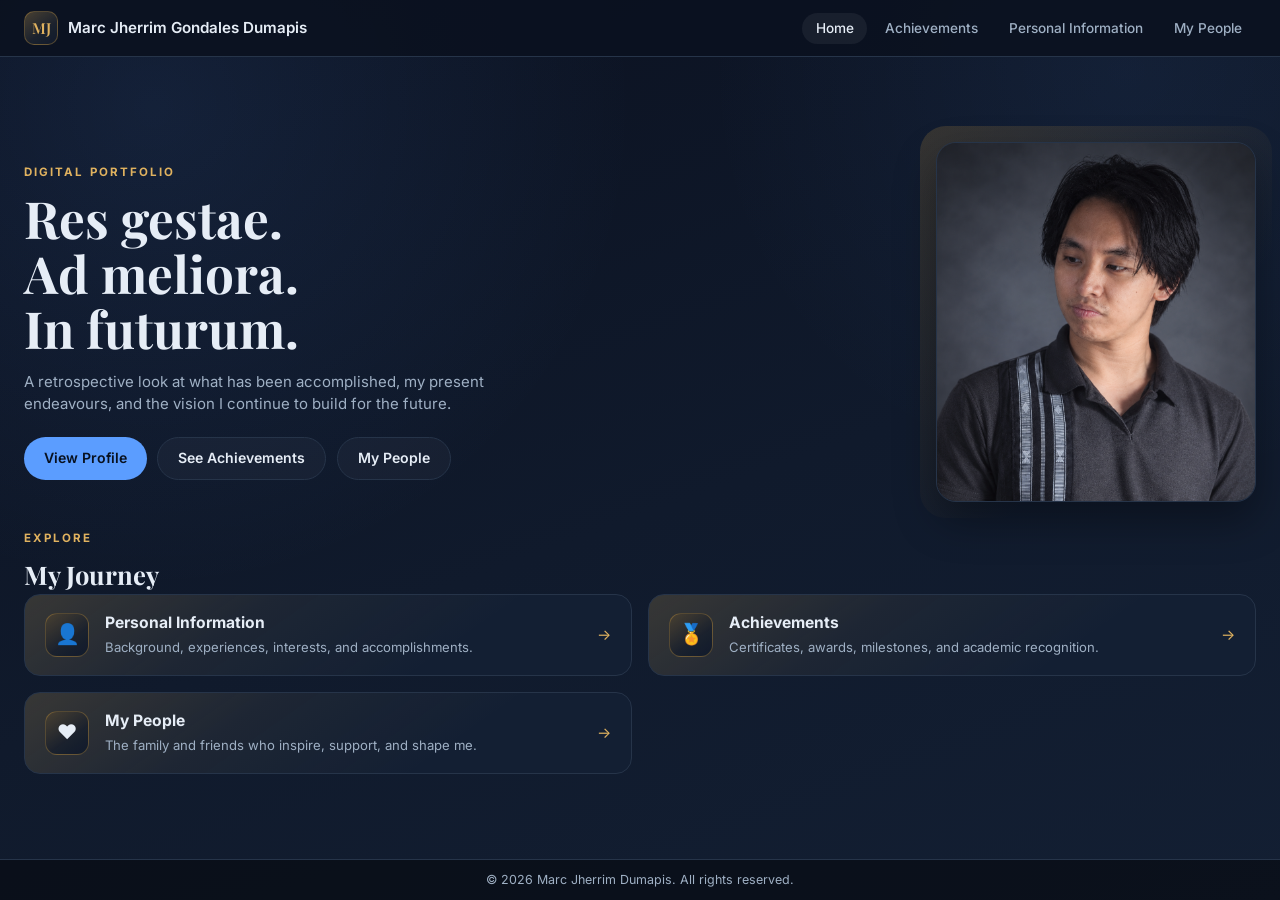
==== index.html @ efdac598 "Update index.html" ====
<!DOCTYPE html>
<html lang="en">

<head>
    <meta charset="UTF-8">
    <meta name="viewport" content="width=device-width, initial-scale=1.0">
    <title>Marc Jherrim Dumapis | Digital Portfolio</title>

    <link rel="preconnect" href="https://fonts.googleapis.com">
    <link rel="preconnect" href="https://fonts.gstatic.com" crossorigin>
    <link href="https://fonts.googleapis.com/css2?family=Inter:wght@400;500;600;700&family=Playfair+Display:wght@600;700&display=swap" rel="stylesheet">

    <link rel="stylesheet" href="style.css">
</head>

<body>

    <header>
        <nav class="navbar">
            <a href="index.html" class="brand">
                <span class="brand-initial">MJ</span>
                <span>Marc Jherrim Gondales Dumapis</span>
            </a>

            <ul class="nav-links">
                <li><a href="index.html" class="active">Home</a></li>
                <li><a href="achievements.html">Achievements</a></li>
                <li><a href="about.html">Personal Information</a></li>
                <li><a href="family.html">My People</a></li>
            </ul>
        </nav>
    </header>

    <main class="home">

        <section class="hero">
            <div class="hero-text">
                <p class="eyebrow">Digital Portfolio</p>

                <h1>
                    Res gestae.<br>
                    Ad meliora.<br>
                    In futurum.
                </h1>

                <p class="hero-description">
                    A retrospective look at what has been accomplished,
                    my present endeavours, and the vision I continue to
                    build for the future.
                </p>

                <div class="hero-actions">
                    <a href="about.html" class="btn btn-primary">View Profile</a>
                    <a href="achievements.html" class="btn btn-outline">See Achievements</a>
                    <a href="family.html" class="btn btn-outline">My People</a>
                </div>
            </div>

            <figure class="hero-photo">
                <img src="formalcordipic.png" alt="Portrait of Marc Jherrim Dumapis">
            </figure>
        </section>

        <section class="explore">
            <div class="section-heading">
                <p class="eyebrow">Explore</p>
                <h2>My Journey</h2>
            </div>

            <div class="card-grid">
                <a href="about.html" class="feature-card">
                    <span class="card-icon">👤</span>

                    <div class="card-body">
                        <h3>Personal Information</h3>
                        <p>Background, experiences, interests, and accomplishments.</p>
                    </div>

                    <span class="card-arrow">→</span>
                </a>

                <a href="achievements.html" class="feature-card">
                    <span class="card-icon">🏅</span>

                    <div class="card-body">
                        <h3>Achievements</h3>
                        <p>Certificates, awards, milestones, and academic recognition.</p>
                    </div>

                    <span class="card-arrow">→</span>
                </a>

                <a href="family.html" class="feature-card">
                    <span class="card-icon">❤️</span>

                    <div class="card-body">
                        <h3>My People</h3>
                        <p>The family and friends who inspire, support, and shape me.</p>
                    </div>

                    <span class="card-arrow">→</span>
                </a>
            </div>
        </section>

    </main>

    <footer>
        <p>© 2026 Marc Jherrim Dumapis. All rights reserved.</p>
    </footer>

</body>

</html>
---- style.css ----
/* =========================================
   RESET & THEME
========================================= */

*,
*::before,
*::after {
    margin: 0;
    padding: 0;
    box-sizing: border-box;
}

:root {
    --bg: #0b1120;
    --bg-soft: #101a2c;
    --surface: #131f33;
    --surface-hover: #16233a;
    --border: #263449;
    --text: #e6edf6;
    --muted: #9fb0c4;
    --accent: #5b9dff;
    --bronze: #c9973f;
    --bronze-strong: #e0b25f;
    --bronze-soft: rgba(201, 151, 63, 0.20);
    --shadow: 0 18px 40px rgba(0, 0, 0, 0.35);
}

html,
body {
    height: 100%;
    overflow: hidden; /* Required: no scrolling */
}

body {
    font-family: "Inter", Arial, sans-serif;
    font-size: 15px;
    line-height: 1.45;
    color: var(--text);
    background:
        radial-gradient(circle at 12% 12%, rgba(91, 157, 255, 0.10), transparent 35%),
        radial-gradient(circle at 88% 8%, rgba(91, 157, 255, 0.07), transparent 30%),
        linear-gradient(160deg, #0b1120 0%, #101a2c 55%, #131f33 100%);
    display: flex;
    flex-direction: column;
}

img {
    max-width: 100%;
    display: block;
}

a {
    color: inherit;
    text-decoration: none;
}

/* =========================================
   NAVIGATION
========================================= */

header {
    flex-shrink: 0;
    background: rgba(11, 17, 32, 0.90);
    border-bottom: 1px solid var(--border);
}

.navbar {
    max-width: 1300px;
    margin: 0 auto;
    padding: 0.7rem 1.5rem;
    display: flex;
    align-items: center;
    justify-content: space-between;
    gap: 1rem;
}

.brand {
    display: flex;
    align-items: center;
    gap: 0.65rem;
    font-weight: 600;
    font-size: 0.95rem;
}

.brand-initial {
    width: 34px;
    height: 34px;
    display: grid;
    place-items: center;
    border-radius: 10px;
    background:
        linear-gradient(145deg, rgba(201, 151, 63, 0.30), rgba(201, 151, 63, 0.06) 60%, rgba(19, 31, 51, 0) 100%),
        var(--bg-soft);
    border: 1px solid rgba(201, 151, 63, 0.35);
    color: var(--bronze-strong);
    font-family: "Playfair Display", serif;
}

.nav-links {
    display: flex;
    align-items: center;
    gap: 0.25rem;
    list-style: none;
}

.nav-links a {
    padding: 0.45rem 0.85rem;
    border-radius: 999px;
    font-size: 0.85rem;
    font-weight: 500;
    color: var(--muted);
    transition: 0.2s ease;
}

.nav-links a:hover,
.nav-links a.active {
    color: var(--text);
    background: rgba(255, 255, 255, 0.06);
}

/* =========================================
   HOME PAGE
========================================= */

.home {
    flex: 1;
    min-height: 0;
    max-width: 1300px;
    width: 100%;
    margin: 0 auto;
    padding: 1.5rem;
    display: flex;
    flex-direction: column;
    justify-content: center;
    gap: 1.75rem;
}

.hero {
    display: grid;
    grid-template-columns: 1.15fr 0.85fr;
    align-items: center;
    gap: 3rem;
}

.eyebrow {
    font-size: 0.72rem;
    font-weight: 700;
    letter-spacing: 0.18em;
    text-transform: uppercase;
    color: var(--bronze-strong);
    margin-bottom: 0.6rem;
}

.hero h1 {
    font-family: "Playfair Display", serif;
    font-size: clamp(2rem, 4.5vw, 3.2rem);
    line-height: 1.08;
    margin-bottom: 0.9rem;
}

.hero-description {
    max-width: 540px;
    color: var(--muted);
    margin-bottom: 1.4rem;
}

.hero-actions {
    display: flex;
    flex-wrap: wrap;
    gap: 0.65rem;
}

.btn {
    display: inline-flex;
    align-items: center;
    padding: 0.65rem 1.25rem;
    border-radius: 999px;
    font-size: 0.88rem;
    font-weight: 600;
    transition: 0.2s ease;
}

.btn-primary {
    background: var(--accent);
    color: #08111f;
}

.btn-primary:hover {
    transform: translateY(-2px);
    box-shadow: 0 10px 22px rgba(91, 157, 255, 0.28);
}

.btn-outline {
    border: 1px solid var(--border);
    background: rgba(255, 255, 255, 0.03);
}

.btn-outline:hover {
    border-color: var(--bronze);
    color: var(--bronze-strong);
    transform: translateY(-2px);
}

.hero-photo {
    position: relative;
    max-width: 320px;
    justify-self: end;
}

.hero-photo::before {
    content: "";
    position: absolute;
    inset: -16px;
    border-radius: 26px;
    background: linear-gradient(135deg, var(--bronze-soft), transparent 65%);
    z-index: -1;
}

.hero-photo img {
    width: 100%;
    height: min(46vh, 360px);
    object-fit: cover;
    border-radius: 20px;
    border: 1px solid var(--border);
    box-shadow: var(--shadow);
}

/* =========================================
   EXPLORE CARDS
========================================= */

.section-heading h2 {
    font-family: "Playfair Display", serif;
    font-size: 1.6rem;
}

.section-heading.center {
    text-align: center;
}

.card-grid {
    display: grid;
    grid-template-columns: repeat(2, minmax(0, 1fr));
    gap: 1rem;
}

.feature-card {
    position: relative;
    display: flex;
    align-items: center;
    gap: 1rem;
    padding: 1.1rem 1.25rem;
    background:
        linear-gradient(145deg, var(--bronze-soft) 0%, rgba(201, 151, 63, 0.06) 35%, rgba(19, 31, 51, 0) 70%),
        var(--surface);
    border: 1px solid var(--border);
    border-radius: 16px;
    transition: 0.25s ease;
}

.feature-card:hover {
    transform: translateY(-3px);
    border-color: rgba(201, 151, 63, 0.55);
    background:
        linear-gradient(145deg, rgba(201, 151, 63, 0.28) 0%, rgba(201, 151, 63, 0.08) 40%, rgba(22, 35, 58, 0) 70%),
        var(--surface-hover);
    box-shadow:
        0 0 0 1px rgba(201, 151, 63, 0.18),
        var(--shadow);
}

.card-icon {
    width: 44px;
    height: 44px;
    flex-shrink: 0;
    display: grid;
    place-items: center;
    font-size: 1.25rem;
    border-radius: 12px;
    background:
        linear-gradient(145deg, rgba(201, 151, 63, 0.30), rgba(201, 151, 63, 0.06) 60%, rgba(19, 31, 51, 0) 100%),
        var(--bg-soft);
    border: 1px solid rgba(201, 151, 63, 0.35);
}

.card-body {
    flex: 1;
}

.feature-card h3 {
    font-size: 0.98rem;
    margin-bottom: 0.2rem;
}

.feature-card p {
    font-size: 0.82rem;
    color: var(--muted);
}

.card-arrow {
    color: var(--bronze-strong);
}

/* =========================================
   ABOUT PAGE — ROTATED CARDS & COLUMNS
========================================= */

.section {
    flex: 1;
    min-height: 0;
    max-width: 1300px;
    width: 100%;
    margin: 0 auto;
    padding: 1.25rem 1.5rem;
    display: flex;
    flex-direction: column;
    justify-content: center;
    gap: 1.1rem;
}

.section h1 {
    font-family: "Playfair Display", serif;
    font-size: clamp(1.7rem, 3vw, 2.3rem);
    margin-bottom: 0.35rem;
}

.section-description {
    max-width: 760px;
    color: var(--muted);
    font-size: 0.9rem;
}

.cards {
    display: grid;
    grid-template-columns: repeat(3, minmax(0, 1fr));
    gap: 1rem;
}

.card {
    display: flex;
    flex-direction: column;
    background:
        linear-gradient(145deg, var(--bronze-soft) 0%, rgba(201, 151, 63, 0.06) 35%, rgba(19, 31, 51, 0) 70%),
        var(--surface);
    border: 1px solid var(--border);
    border-radius: 16px;
    overflow: hidden;
    transition: 0.25s ease;
}

.card:nth-child(1) {
    transform: rotate(-3deg) translateY(-5px);
}

.card:nth-child(2) {
    transform: rotate(1.5deg);
}

.card:nth-child(3) {
    transform: rotate(3deg) translateY(-5px);
}

.card:hover {
    transform: rotate(0deg) translateY(-4px);
    border-color: rgba(201, 151, 63, 0.55);
    box-shadow:
        0 0 0 1px rgba(201, 151, 63, 0.18),
        var(--shadow);
}

.card-image {
    height: 115px;
    overflow: hidden;
    background: var(--bg-soft);
}

.card-image img {
    width: 100%;
    height: 100%;
    object-fit: cover;
}

.card-content {
    padding: 0.85rem 1rem 0.95rem;
}

.card h3 {
    font-size: 0.95rem;
    margin-bottom: 0.3rem;
}

.card p {
    font-size: 0.8rem;
    color: var(--muted);
    margin-bottom: 0.5rem;
}

.card span {
    font-size: 0.68rem;
    font-weight: 700;
    letter-spacing: 0.12em;
    text-transform: uppercase;
    color: var(--bronze-strong);
}

.info-sections {
    display: grid;
    grid-template-columns: repeat(4, minmax(0, 1fr));
    gap: 1rem;
}

.info-group {
    background:
        linear-gradient(145deg, var(--bronze-soft) 0%, rgba(201, 151, 63, 0.06) 35%, rgba(19, 31, 51, 0) 70%),
        var(--surface);
    border: 1px solid var(--border);
    border-radius: 14px;
    padding: 0.9rem 1rem;
    transition: 0.25s ease;
}

.info-group:nth-child(1) {
    transform: rotate(-2.5deg);
}

.info-group:nth-child(2) {
    transform: rotate(1.5deg) translateY(-4px);
}

.info-group:nth-child(3) {
    transform: rotate(-1.5deg) translateY(4px);
}

.info-group:nth-child(4) {
    transform: rotate(2.5deg);
}

.info-group:hover {
    transform: rotate(0deg) translateY(-4px);
    border-color: rgba(201, 151, 63, 0.55);
    box-shadow:
        0 0 0 1px rgba(201, 151, 63, 0.18),
        var(--shadow);
}

.info-group h2 {
    font-size: 0.88rem;
    padding-bottom: 0.45rem;
    margin-bottom: 0.55rem;
    border-bottom: 1px solid var(--border);
}

.info-list {
    list-style: none;
}

.info-list li {
    font-size: 0.78rem;
    color: var(--muted);
    margin-bottom: 0.3rem;
}

.info-list li:last-child {
    margin-bottom: 0;
}

.info-list strong {
    color: var(--text);
}

/* =========================================
   ACHIEVEMENTS — ORBITAL LAYOUT
========================================= */

.achievements-section {
    flex: 1;
    min-height: 0;
    max-width: 1400px;
    width: 100%;
    margin: 0 auto;
    padding: 1rem 1.5rem;
    display: flex;
    flex-direction: column;
    justify-content: center;
    gap: 1rem;
}

.achievements-grid {
    position: relative;
    display: grid;
    grid-template-columns: 1fr 1.35fr 1fr;
    grid-template-rows: repeat(2, minmax(0, 1fr));
    gap: 1.25rem;
    height: 100%;
    min-height: 0;
}

.achievements-grid::before {
    content: "";
    position: absolute;
    top: 50%;
    left: 50%;
    width: min(78vw, 900px);
    height: min(70vh, 520px);
    transform: translate(-50%, -50%);
    border: 1px dashed rgba(201, 151, 63, 0.28);
    border-radius: 50%;
    pointer-events: none;
    z-index: 0;
}

.elem {
    grid-column: 1;
    grid-row: 1;
    transform: rotate(-5deg);
}

.jhs {
    grid-column: 3;
    grid-row: 1;
    transform: rotate(5deg);
}

.shs {
    grid-column: 1;
    grid-row: 2;
    transform: rotate(4deg);
}

.extra {
    grid-column: 3;
    grid-row: 2;
    transform: rotate(-4deg);
}

.achieve-card {
    position: relative;
    z-index: 1;
    display: flex;
    align-items: center;
    gap: 0.9rem;
    padding: 0.9rem;
    background:
        linear-gradient(145deg, var(--bronze-soft) 0%, rgba(201, 151, 63, 0.06) 35%, rgba(19, 31, 51, 0) 70%),
        var(--surface);
    border: 1px solid var(--border);
    border-radius: 16px;
    min-height: 0;
    transition: 0.25s ease;
}

.achieve-card:hover {
    transform: translateY(-4px) rotate(0deg);
    border-color: rgba(201, 151, 63, 0.55);
    background:
        linear-gradient(145deg, rgba(201, 151, 63, 0.28) 0%, rgba(201, 151, 63, 0.08) 40%, rgba(22, 35, 58, 0) 70%),
        var(--surface-hover);
    box-shadow:
        0 0 0 1px rgba(201, 151, 63, 0.18),
        var(--shadow);
}

.jhs,
.extra {
    flex-direction: row-reverse;
    text-align: right;
}

.card-logo {
    width: 44px;
    height: 44px;
    flex-shrink: 0;
    overflow: hidden;
    display: grid;
    place-items: center;
    border-radius: 10px;
    background:
        linear-gradient(145deg, rgba(201, 151, 63, 0.30), rgba(201, 151, 63, 0.06) 60%, rgba(19, 31, 51, 0) 100%),
        var(--bg-soft);
    border: 1px solid rgba(201, 151, 63, 0.35);
}

.card-logo img {
    width: 100%;
    height: 100%;
    object-fit: contain;
}

.card-logo.icon-box {
    font-size: 1.2rem;
    color: var(--bronze-strong);
}

.card-content {
    flex: 1;
    min-width: 0;
}

.card-tag {
    display: block;
    font-size: 0.65rem;
    font-weight: 700;
    letter-spacing: 0.12em;
    text-transform: uppercase;
    color: var(--bronze-strong);
    margin-bottom: 0.25rem;
}

.achieve-card h3 {
    font-size: 0.92rem;
    margin-bottom: 0.3rem;
}

.bullet-list {
    list-style: none;
    font-size: 0.75rem;
    color: var(--muted);
}

.bullet-list li {
    position: relative;
    padding-left: 0.85rem;
    margin-bottom: 0.18rem;
}

.bullet-list li::before {
    content: "•";
    position: absolute;
    left: 0;
    color: var(--bronze-strong);
}

.jhs .bullet-list li,
.extra .bullet-list li {
    padding-left: 0;
    padding-right: 0.85rem;
}

.jhs .bullet-list li::before,
.extra .bullet-list li::before {
    left: auto;
    right: 0;
}

/* Wide horizontal center image */
.achieve-center-container {
    position: relative;
    z-index: 2;
    grid-column: 2;
    grid-row: 1 / span 2;
    display: flex;
    flex-direction: column;
    justify-content: center;
    align-self: center;
    width: 100%;
    padding: 0.7rem;
    background:
        linear-gradient(145deg, var(--bronze-soft) 0%, rgba(201, 151, 63, 0.06) 35%, rgba(19, 31, 51, 0) 70%),
        var(--surface);
    border: 1px solid var(--border);
    border-radius: 18px;
    box-shadow:
        0 0 0 1px rgba(201, 151, 63, 0.20),
        0 22px 50px rgba(0, 0, 0, 0.45);
}

.achieve-wall-photo {
    width: 100%;
    aspect-ratio: 16 / 9;
    max-height: 32vh;
    overflow: hidden;
    border-radius: 12px;
    border: 1px solid rgba(201, 151, 63, 0.30);
}

.achieve-wall-photo img {
    width: 100%;
    height: 100%;
    object-fit: cover;
    object-position: center;
}

.achieve-center-container span {
    padding-top: 0.55rem;
    text-align: center;
    font-size: 0.68rem;
    font-weight: 700;
    letter-spacing: 0.12em;
    text-transform: uppercase;
    color: var(--bronze-strong);
}

/* =========================================
   FOOTER
========================================= */

footer {
    flex-shrink: 0;
    padding: 0.7rem 1.5rem;
    text-align: center;
    background: rgba(7, 10, 16, 0.65);
    border-top: 1px solid var(--border);
}

footer p {
    font-size: 0.78rem;
    color: var(--muted);
}

/* =========================================
   SMALL SCREENS
========================================= */

@media (max-width: 1000px) {
    .hero {
        grid-template-columns: 1fr;
        gap: 1.5rem;
        text-align: center;
    }

    .hero-photo {
        justify-self: center;
    }

    .hero-description {
        margin-inline: auto;
    }

    .hero-actions {
        justify-content: center;
    }

    .cards,
    .info-sections {
        grid-template-columns: repeat(2, minmax(0, 1fr));
    }

    .card,
    .info-group {
        transform: none;
    }

    .achievements-grid {
        grid-template-columns: repeat(2, minmax(0, 1fr));
        grid-template-rows: auto;
    }

    .elem,
    .jhs,
    .shs,
    .extra {
        grid-column: auto;
        grid-row: auto;
        transform: none;
    }

    .achieve-center-container {
        grid-column: 1 / -1;
        grid-row: auto;
    }

    .achieve-wall-photo {
        max-height: 220px;
    }
}
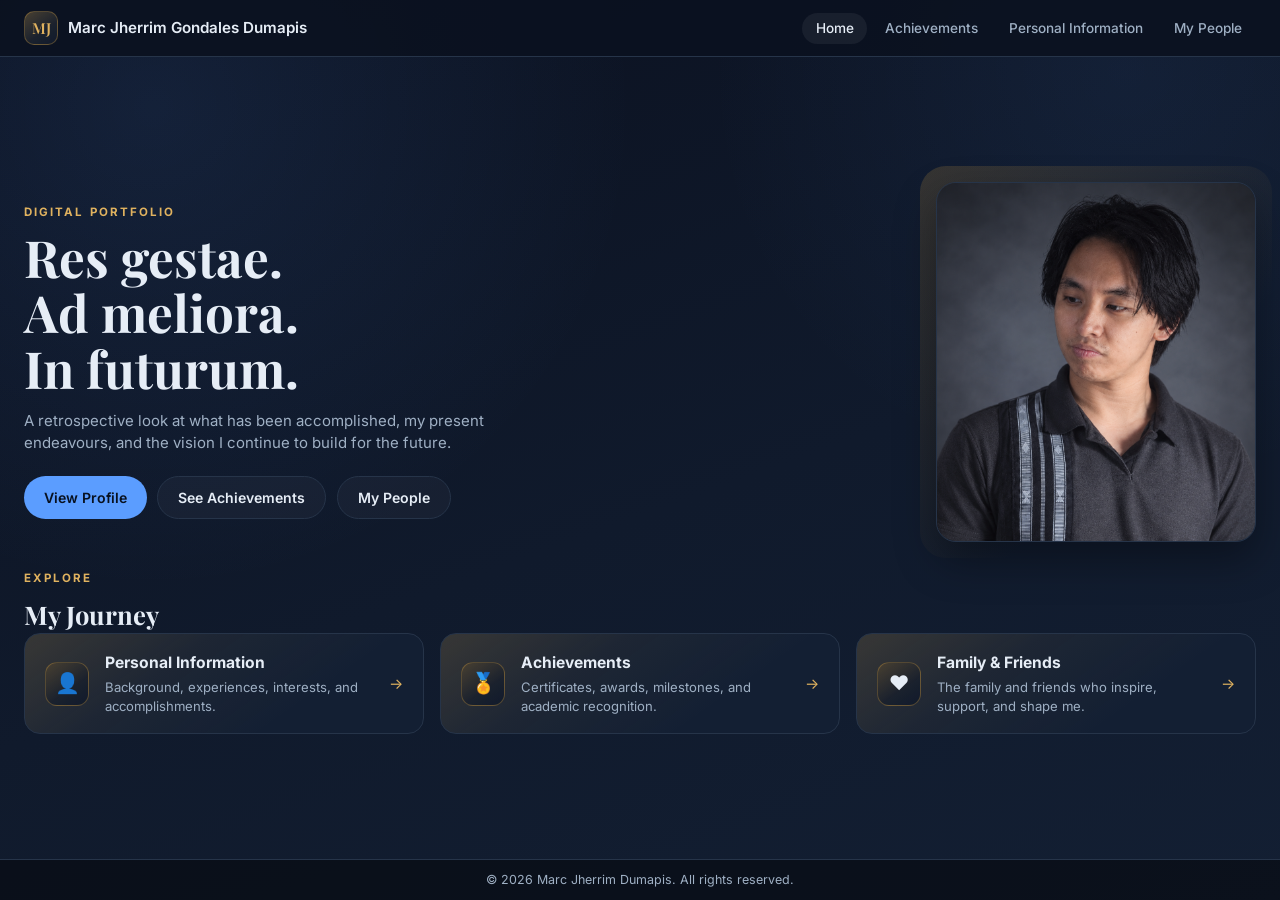
==== commit 314b3936: "Update index.html" ====
--- a/index.html
+++ b/index.html
@@ -94,7 +94,7 @@
                     <span class="card-icon">❤️</span>
 
                     <div class="card-body">
-                        <h3>My People</h3>
+                        <h3>Family & Friends</h3>
                         <p>The family and friends who inspire, support, and shape me.</p>
                     </div>
 
--- a/style.css
+++ b/style.css
@@ -22,13 +22,15 @@
     --bronze: #c9973f;
     --bronze-strong: #e0b25f;
     --bronze-soft: rgba(201, 151, 63, 0.20);
+    --heart: #ff6b81;
+    --heart-soft: rgba(255, 107, 129, 0.18);
     --shadow: 0 18px 40px rgba(0, 0, 0, 0.35);
 }
 
 html,
 body {
     height: 100%;
-    overflow: hidden; /* Required: no scrolling */
+    overflow: hidden;
 }
 
 body {
@@ -240,7 +242,7 @@
 
 .card-grid {
     display: grid;
-    grid-template-columns: repeat(2, minmax(0, 1fr));
+    grid-template-columns: repeat(3, minmax(0, 1fr));
     gap: 1rem;
 }
 
@@ -302,7 +304,7 @@
 }
 
 /* =========================================
-   ABOUT PAGE — ROTATED CARDS & COLUMNS
+   ABOUT PAGE
 ========================================= */
 
 .section {
@@ -469,7 +471,7 @@
 }
 
 /* =========================================
-   ACHIEVEMENTS — ORBITAL LAYOUT
+   ACHIEVEMENTS PAGE
 ========================================= */
 
 .achievements-section {
@@ -642,7 +644,6 @@
     right: 0;
 }
 
-/* Wide horizontal center image */
 .achieve-center-container {
     position: relative;
     z-index: 2;
@@ -680,14 +681,165 @@
     object-position: center;
 }
 
-.achieve-center-container span {
-    padding-top: 0.55rem;
+/* =========================================
+   MY PEOPLE — PLAYING CARDS
+========================================= */
+
+.hearts-section {
+    flex: 1;
+    min-height: 0;
+    max-width: 1400px;
+    width: 100%;
+    margin: 0 auto;
+    padding: 1rem 1.5rem;
+    display: flex;
+    flex-direction: column;
+    justify-content: center;
+    gap: 1.1rem;
+}
+
+.hearts-section .section-heading {
     text-align: center;
-    font-size: 0.68rem;
+}
+
+.hearts-section h1 {
+    font-family: "Playfair Display", serif;
+    font-size: clamp(1.7rem, 3vw, 2.3rem);
+    margin-bottom: 0.35rem;
+}
+
+.hearts-section .section-description {
+    max-width: 640px;
+    margin: 0 auto;
+    text-align: center;
+}
+
+.hearts-grid {
+    display: grid;
+    grid-template-columns: repeat(4, minmax(0, 1fr));
+    gap: 1.15rem;
+    align-items: stretch;
+}
+
+.heart-card {
+    --suit-color: #ff6b81;
+    --suit-soft: rgba(255, 107, 129, 0.18);
+    position: relative;
+    display: flex;
+    flex-direction: column;
+    background:
+        radial-gradient(circle at 50% 0%, var(--suit-soft), transparent 55%),
+        linear-gradient(160deg, #16233a 0%, #131f33 100%);
+    border: 1px solid rgba(201, 151, 63, 0.35);
+    border-radius: 18px;
+    padding: 0.85rem 0.85rem 0.95rem;
+    min-height: 0;
+    transition: 0.25s ease;
+}
+
+.clubs-card {
+    --suit-color: #e6edf6;
+    --suit-soft: rgba(230, 237, 246, 0.12);
+}
+
+.heart-card:nth-child(1) { transform: rotate(-3deg) translateY(-4px); }
+.heart-card:nth-child(2) { transform: rotate(1.5deg); }
+.heart-card:nth-child(3) { transform: rotate(-1.5deg) translateY(3px); }
+.heart-card:nth-child(4) { transform: rotate(3deg) translateY(-3px); }
+
+.heart-card:hover {
+    transform: rotate(0deg) translateY(-5px);
+    border-color: var(--suit-color);
+    box-shadow: 0 18px 40px rgba(0, 0, 0, 0.35);
+}
+
+.heart-corner {
+    display: flex;
+    align-items: center;
+    gap: 0.25rem;
+    font-family: "Playfair Display", serif;
     font-weight: 700;
-    letter-spacing: 0.12em;
-    text-transform: uppercase;
+    font-size: 1rem;
+    line-height: 1;
+    color: var(--suit-color);
+}
+
+.heart-corner.top {
+    flex-direction: column;
+    align-items: flex-start;
+    margin-bottom: 0.5rem;
+}
+
+.heart-corner.bottom {
+    flex-direction: column;
+    align-items: flex-start;
+    margin-top: 0.5rem;
+    align-self: flex-end;
+    transform: rotate(180deg);
+}
+
+.suit {
+    font-size: 1.05rem;
+}
+
+.heart-photo {
+    position: relative;
+    width: 100%;
+    aspect-ratio: 3 / 4;
+    overflow: hidden;
+    border-radius: 12px;
+    border: 1px solid var(--suit-color);
+    background:
+        radial-gradient(circle at 50% 50%, var(--suit-soft), transparent 70%),
+        var(--bg-soft);
+    display: grid;
+    place-items: center;
+}
+
+.heart-photo::before {
+    content: "♥";
+    position: absolute;
+    font-size: 3.5rem;
+    color: var(--suit-color);
+    opacity: 0.35;
+}
+
+.clubs-card .heart-photo::before {
+    content: "♣";
+}
+
+.heart-photo img {
+    position: absolute;
+    inset: 0;
+    width: 100%;
+    height: 100%;
+    object-fit: cover;
+    object-position: center;
+    z-index: 1;
+}
+
+.heart-content {
+    flex: 1;
+    padding-top: 0.8rem;
+    text-align: center;
+    display: flex;
+    flex-direction: column;
+    align-items: center;
+}
+
+.heart-content h3 {
+    font-family: "Playfair Display", serif;
+    font-size: 1rem;
     color: var(--bronze-strong);
+    margin-bottom: 0.35rem;
+}
+
+.heart-content p {
+    max-width: 220px;
+    font-size: 0.78rem;
+    color: var(--muted);
+    line-height: 1.45;
+    text-align: center;
 }
 
 /* =========================================
@@ -730,13 +882,16 @@
         justify-content: center;
     }
 
+    .card-grid,
     .cards,
-    .info-sections {
+    .info-sections,
+    .hearts-grid {
         grid-template-columns: repeat(2, minmax(0, 1fr));
     }
 
     .card,
-    .info-group {
+    .info-group,
+    .heart-card {
         transform: none;
     }
 
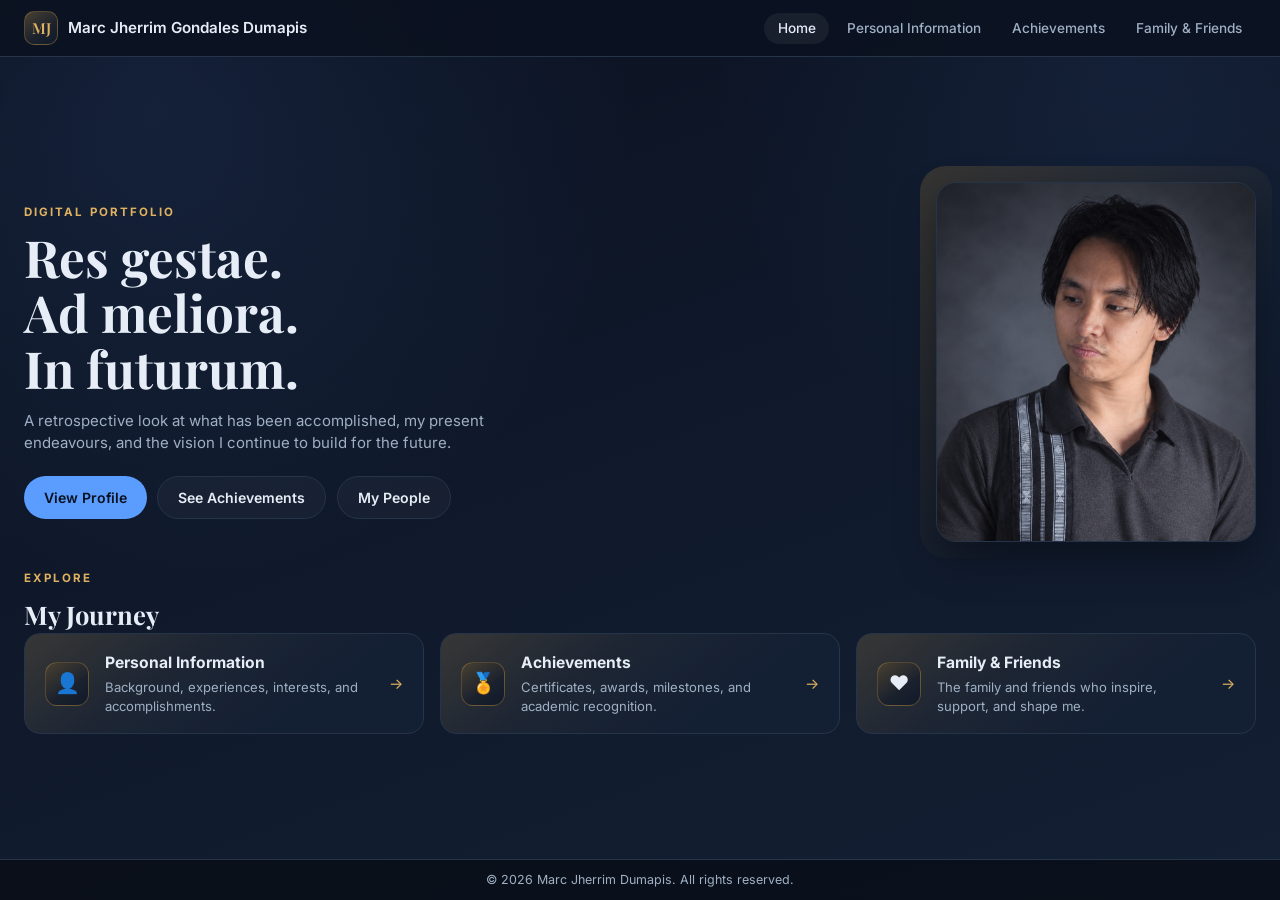
==== commit 0b2c2e0a: "Update index.html" ====
--- a/index.html
+++ b/index.html
@@ -24,9 +24,9 @@
 
             <ul class="nav-links">
                 <li><a href="index.html" class="active">Home</a></li>
+                <li><a href="about.html">Personal Information</a></li>
                 <li><a href="achievements.html">Achievements</a></li>
-                <li><a href="about.html">Personal Information</a></li>
-                <li><a href="family.html">My People</a></li>
+                <li><a href="family.html">Family & Friends</a></li>
             </ul>
         </nav>
     </header>
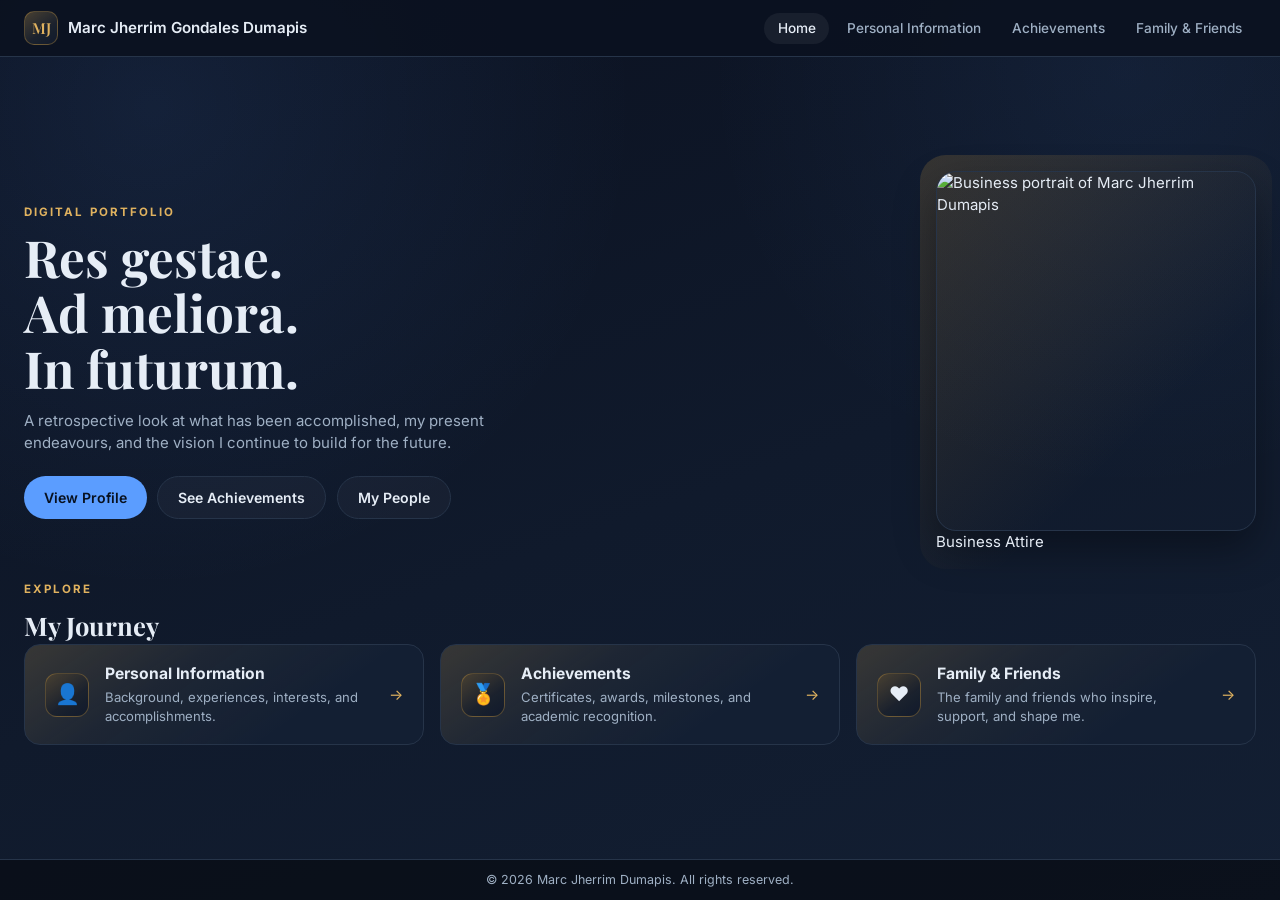
==== commit 9f746423: "Update index.html" ====
--- a/index.html
+++ b/index.html
@@ -57,7 +57,8 @@
             </div>
 
             <figure class="hero-photo">
-                <img src="formalcordipic.png" alt="Portrait of Marc Jherrim Dumapis">
+                <img src="business-portrait.jpg" alt="Business portrait of Marc Jherrim Dumapis">
+                <figcaption>Business Attire</figcaption>
             </figure>
         </section>
 
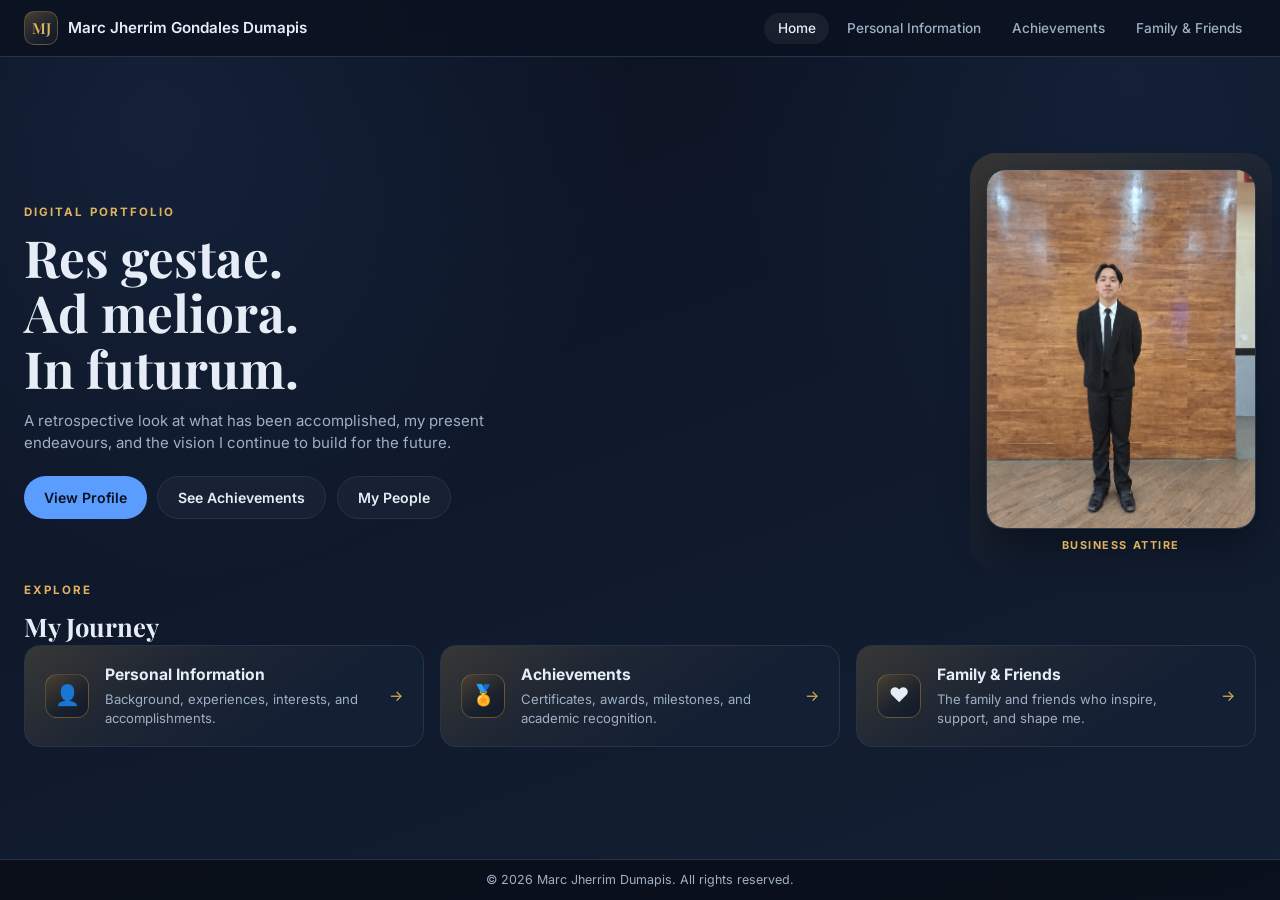
==== commit 9ebd098b: "Update index.html" ====
--- a/index.html
+++ b/index.html
@@ -57,7 +57,7 @@
             </div>
 
             <figure class="hero-photo">
-                <img src="business-portrait.jpg" alt="Business portrait of Marc Jherrim Dumapis">
+                <img src="business-portrait.png" alt="Business portrait of Marc Jherrim Dumapis">
                 <figcaption>Business Attire</figcaption>
             </figure>
         </section>
--- a/style.css
+++ b/style.css
@@ -227,6 +227,16 @@
     box-shadow: var(--shadow);
 }
 
+.hero-photo figcaption {
+    margin-top: 0.55rem;
+    text-align: center;
+    font-size: 0.68rem;
+    font-weight: 700;
+    letter-spacing: 0.14em;
+    text-transform: uppercase;
+    color: var(--bronze-strong);
+}
+
 /* =========================================
    EXPLORE CARDS
 ========================================= */
@@ -682,7 +692,7 @@
 }
 
 /* =========================================
-   MY PEOPLE — PLAYING CARDS
+   FAMILY & FRIENDS — HEARTS PLAYING CARDS
 ========================================= */
 
 .hearts-section {
@@ -696,22 +706,6 @@
     flex-direction: column;
     justify-content: center;
     gap: 1.1rem;
-}
-
-.hearts-section .section-heading {
-    text-align: center;
-}
-
-.hearts-section h1 {
-    font-family: "Playfair Display", serif;
-    font-size: clamp(1.7rem, 3vw, 2.3rem);
-    margin-bottom: 0.35rem;
-}
-
-.hearts-section .section-description {
-    max-width: 640px;
-    margin: 0 auto;
-    text-align: center;
 }
 
 .hearts-grid {
@@ -722,13 +716,11 @@
 }
 
 .heart-card {
-    --suit-color: #ff6b81;
-    --suit-soft: rgba(255, 107, 129, 0.18);
     position: relative;
     display: flex;
     flex-direction: column;
     background:
-        radial-gradient(circle at 50% 0%, var(--suit-soft), transparent 55%),
+        radial-gradient(circle at 50% 0%, var(--heart-soft), transparent 55%),
         linear-gradient(160deg, #16233a 0%, #131f33 100%);
     border: 1px solid rgba(201, 151, 63, 0.35);
     border-radius: 18px;
@@ -737,48 +729,51 @@
     transition: 0.25s ease;
 }
 
-.clubs-card {
-    --suit-color: #e6edf6;
-    --suit-soft: rgba(230, 237, 246, 0.12);
-}
-
-.heart-card:nth-child(1) { transform: rotate(-3deg) translateY(-4px); }
-.heart-card:nth-child(2) { transform: rotate(1.5deg); }
-.heart-card:nth-child(3) { transform: rotate(-1.5deg) translateY(3px); }
-.heart-card:nth-child(4) { transform: rotate(3deg) translateY(-3px); }
+.heart-card:nth-child(1) {
+    transform: rotate(-3deg) translateY(-4px);
+}
+
+.heart-card:nth-child(2) {
+    transform: rotate(1.5deg);
+}
+
+.heart-card:nth-child(3) {
+    transform: rotate(-1.5deg) translateY(3px);
+}
+
+.heart-card:nth-child(4) {
+    transform: rotate(3deg) translateY(-3px);
+}
 
 .heart-card:hover {
     transform: rotate(0deg) translateY(-5px);
-    border-color: var(--suit-color);
-    box-shadow: 0 18px 40px rgba(0, 0, 0, 0.35);
+    border-color: rgba(255, 107, 129, 0.65);
+    box-shadow:
+        0 0 0 1px rgba(255, 107, 129, 0.20),
+        0 18px 40px rgba(0, 0, 0, 0.35);
 }
 
 .heart-corner {
     display: flex;
     align-items: center;
-    gap: 0.25rem;
+    justify-content: space-between;
     font-family: "Playfair Display", serif;
     font-weight: 700;
-    font-size: 1rem;
+    color: var(--heart);
+    font-size: 0.95rem;
     line-height: 1;
-    color: var(--suit-color);
 }
 
 .heart-corner.top {
-    flex-direction: column;
-    align-items: flex-start;
-    margin-bottom: 0.5rem;
+    margin-bottom: 0.55rem;
 }
 
 .heart-corner.bottom {
-    flex-direction: column;
-    align-items: flex-start;
-    margin-top: 0.5rem;
-    align-self: flex-end;
+    margin-top: 0.55rem;
     transform: rotate(180deg);
 }
 
-.suit {
+.heart-symbol {
     font-size: 1.05rem;
 }
 
@@ -788,43 +783,31 @@
     aspect-ratio: 3 / 4;
     overflow: hidden;
     border-radius: 12px;
-    border: 1px solid var(--suit-color);
-    background:
-        radial-gradient(circle at 50% 50%, var(--suit-soft), transparent 70%),
-        var(--bg-soft);
-    display: grid;
-    place-items: center;
+    border: 1px solid rgba(255, 107, 129, 0.35);
+    background: var(--bg-soft);
 }
 
 .heart-photo::before {
     content: "♥";
     position: absolute;
-    font-size: 3.5rem;
-    color: var(--suit-color);
-    opacity: 0.35;
-}
-
-.clubs-card .heart-photo::before {
-    content: "♣";
+    top: 0.45rem;
+    right: 0.55rem;
+    color: rgba(255, 107, 129, 0.85);
+    font-size: 1.05rem;
+    z-index: 1;
 }
 
 .heart-photo img {
-    position: absolute;
-    inset: 0;
     width: 100%;
     height: 100%;
     object-fit: cover;
     object-position: center;
-    z-index: 1;
 }
 
 .heart-content {
     flex: 1;
     padding-top: 0.8rem;
     text-align: center;
-    display: flex;
-    flex-direction: column;
-    align-items: center;
 }
 
 .heart-content h3 {
@@ -835,11 +818,9 @@
 }
 
 .heart-content p {
-    max-width: 220px;
     font-size: 0.78rem;
     color: var(--muted);
     line-height: 1.45;
-    text-align: center;
 }
 
 /* =========================================
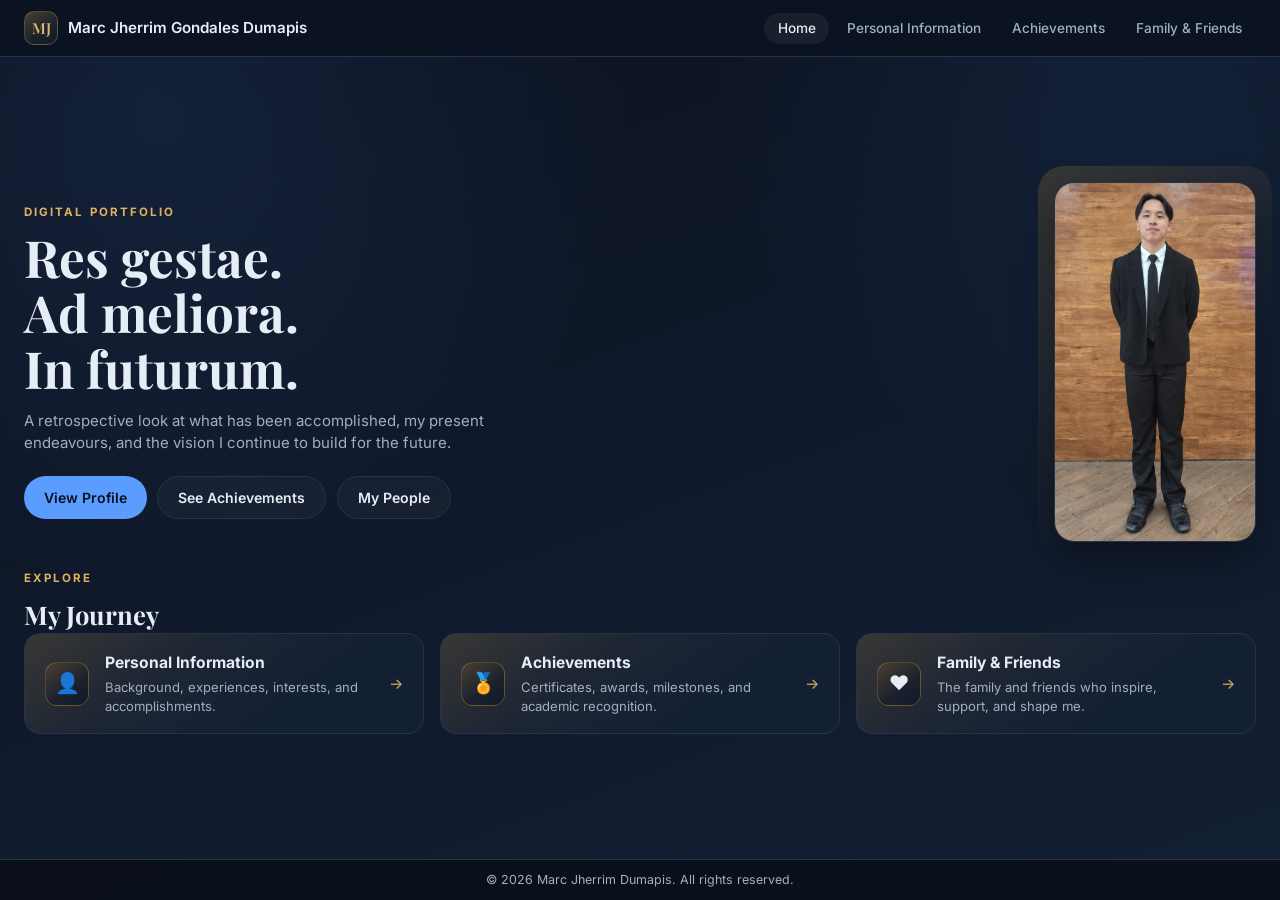
==== commit 5f0f5af0: "Update index.html" ====
--- a/index.html
+++ b/index.html
@@ -58,7 +58,6 @@
 
             <figure class="hero-photo">
                 <img src="business-portrait.png" alt="Business portrait of Marc Jherrim Dumapis">
-                <figcaption>Business Attire</figcaption>
             </figure>
         </section>
 
--- a/style.css
+++ b/style.css
@@ -692,7 +692,7 @@
 }
 
 /* =========================================
-   FAMILY & FRIENDS — HEARTS PLAYING CARDS
+   MY PEOPLE — PLAYING CARDS
 ========================================= */
 
 .hearts-section {
@@ -706,6 +706,22 @@
     flex-direction: column;
     justify-content: center;
     gap: 1.1rem;
+}
+
+.hearts-section .section-heading {
+    text-align: center;
+}
+
+.hearts-section h1 {
+    font-family: "Playfair Display", serif;
+    font-size: clamp(1.7rem, 3vw, 2.3rem);
+    margin-bottom: 0.35rem;
+}
+
+.hearts-section .section-description {
+    max-width: 640px;
+    margin: 0 auto;
+    text-align: center;
 }
 
 .hearts-grid {
@@ -716,11 +732,13 @@
 }
 
 .heart-card {
+    --suit-color: #ff6b81;
+    --suit-soft: rgba(255, 107, 129, 0.18);
     position: relative;
     display: flex;
     flex-direction: column;
     background:
-        radial-gradient(circle at 50% 0%, var(--heart-soft), transparent 55%),
+        radial-gradient(circle at 50% 0%, var(--suit-soft), transparent 55%),
         linear-gradient(160deg, #16233a 0%, #131f33 100%);
     border: 1px solid rgba(201, 151, 63, 0.35);
     border-radius: 18px;
@@ -729,51 +747,48 @@
     transition: 0.25s ease;
 }
 
-.heart-card:nth-child(1) {
-    transform: rotate(-3deg) translateY(-4px);
-}
-
-.heart-card:nth-child(2) {
-    transform: rotate(1.5deg);
-}
-
-.heart-card:nth-child(3) {
-    transform: rotate(-1.5deg) translateY(3px);
-}
-
-.heart-card:nth-child(4) {
-    transform: rotate(3deg) translateY(-3px);
-}
+.clubs-card {
+    --suit-color: #e6edf6;
+    --suit-soft: rgba(230, 237, 246, 0.12);
+}
+
+.heart-card:nth-child(1) { transform: rotate(-3deg) translateY(-4px); }
+.heart-card:nth-child(2) { transform: rotate(1.5deg); }
+.heart-card:nth-child(3) { transform: rotate(-1.5deg) translateY(3px); }
+.heart-card:nth-child(4) { transform: rotate(3deg) translateY(-3px); }
 
 .heart-card:hover {
     transform: rotate(0deg) translateY(-5px);
-    border-color: rgba(255, 107, 129, 0.65);
-    box-shadow:
-        0 0 0 1px rgba(255, 107, 129, 0.20),
-        0 18px 40px rgba(0, 0, 0, 0.35);
+    border-color: var(--suit-color);
+    box-shadow: 0 18px 40px rgba(0, 0, 0, 0.35);
 }
 
 .heart-corner {
     display: flex;
     align-items: center;
-    justify-content: space-between;
+    gap: 0.25rem;
     font-family: "Playfair Display", serif;
     font-weight: 700;
-    color: var(--heart);
-    font-size: 0.95rem;
+    font-size: 1rem;
     line-height: 1;
+    color: var(--suit-color);
 }
 
 .heart-corner.top {
-    margin-bottom: 0.55rem;
+    flex-direction: column;
+    align-items: flex-start;
+    margin-bottom: 0.5rem;
 }
 
 .heart-corner.bottom {
-    margin-top: 0.55rem;
+    flex-direction: column;
+    align-items: flex-start;
+    margin-top: 0.5rem;
+    align-self: flex-end;
     transform: rotate(180deg);
 }
 
-.heart-symbol {
+.suit {
     font-size: 1.05rem;
 }
 
@@ -783,31 +798,43 @@
     aspect-ratio: 3 / 4;
     overflow: hidden;
     border-radius: 12px;
-    border: 1px solid rgba(255, 107, 129, 0.35);
-    background: var(--bg-soft);
+    border: 1px solid var(--suit-color);
+    background:
+        radial-gradient(circle at 50% 50%, var(--suit-soft), transparent 70%),
+        var(--bg-soft);
+    display: grid;
+    place-items: center;
 }
 
 .heart-photo::before {
     content: "♥";
     position: absolute;
-    top: 0.45rem;
-    right: 0.55rem;
-    color: rgba(255, 107, 129, 0.85);
-    font-size: 1.05rem;
-    z-index: 1;
+    font-size: 3.5rem;
+    color: var(--suit-color);
+    opacity: 0.35;
+}
+
+.clubs-card .heart-photo::before {
+    content: "♣";
 }
 
 .heart-photo img {
+    position: absolute;
+    inset: 0;
     width: 100%;
     height: 100%;
     object-fit: cover;
     object-position: center;
+    z-index: 1;
 }
 
 .heart-content {
     flex: 1;
     padding-top: 0.8rem;
     text-align: center;
+    display: flex;
+    flex-direction: column;
+    align-items: center;
 }
 
 .heart-content h3 {
@@ -818,9 +845,11 @@
 }
 
 .heart-content p {
+    max-width: 220px;
     font-size: 0.78rem;
     color: var(--muted);
     line-height: 1.45;
+    text-align: center;
 }
 
 /* =========================================
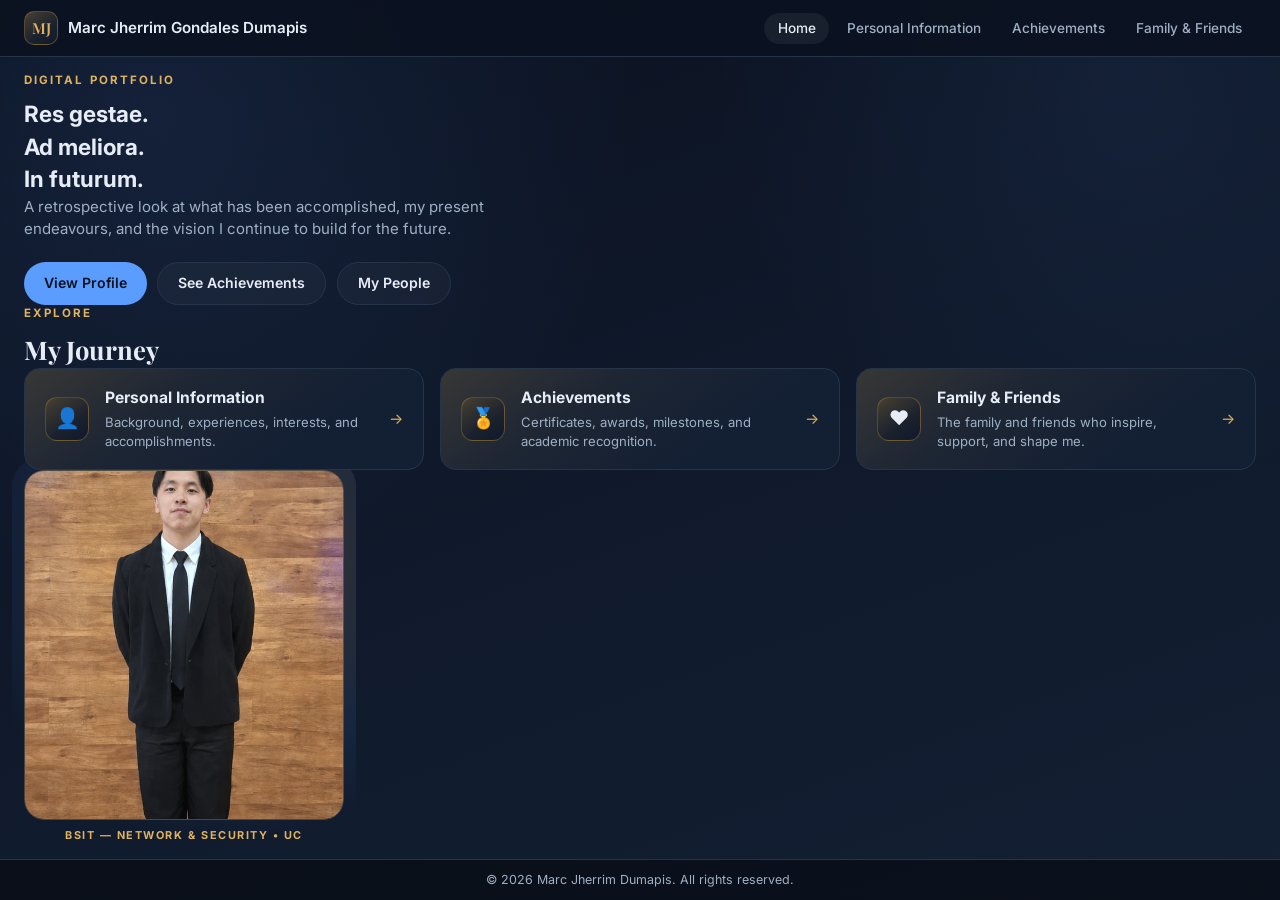
==== commit 1af33bd0: "Update index.html" ====
--- a/index.html
+++ b/index.html
@@ -26,83 +26,90 @@
                 <li><a href="index.html" class="active">Home</a></li>
                 <li><a href="about.html">Personal Information</a></li>
                 <li><a href="achievements.html">Achievements</a></li>
-                <li><a href="family.html">Family & Friends</a></li>
+                <li><a href="family.html">Family &amp; Friends</a></li>
             </ul>
         </nav>
     </header>
 
     <main class="home">
+        <div class="home-layout">
 
-        <section class="hero">
-            <div class="hero-text">
-                <p class="eyebrow">Digital Portfolio</p>
+            <div class="home-left">
+                <section class="hero-text">
+                    <p class="eyebrow">Digital Portfolio</p>
 
-                <h1>
-                    Res gestae.<br>
-                    Ad meliora.<br>
-                    In futurum.
-                </h1>
+                    <h1>
+                        Res gestae.<br>
+                        Ad meliora.<br>
+                        In futurum.
+                    </h1>
 
-                <p class="hero-description">
-                    A retrospective look at what has been accomplished,
-                    my present endeavours, and the vision I continue to
-                    build for the future.
-                </p>
+                    <p class="hero-description">
+                        A retrospective look at what has been accomplished,
+                        my present endeavours, and the vision I continue to
+                        build for the future.
+                    </p>
 
-                <div class="hero-actions">
-                    <a href="about.html" class="btn btn-primary">View Profile</a>
-                    <a href="achievements.html" class="btn btn-outline">See Achievements</a>
-                    <a href="family.html" class="btn btn-outline">My People</a>
-                </div>
+                    <div class="hero-actions">
+                        <a href="about.html" class="btn btn-primary">View Profile</a>
+                        <a href="achievements.html" class="btn btn-outline">See Achievements</a>
+                        <a href="family.html" class="btn btn-outline">My People</a>
+                    </div>
+                </section>
+
+                <section class="explore">
+                    <div class="section-heading">
+                        <p class="eyebrow">Explore</p>
+                        <h2>My Journey</h2>
+                    </div>
+
+                    <div class="card-grid">
+                        <a href="about.html" class="feature-card">
+                            <span class="card-icon">👤</span>
+
+                            <div class="card-body">
+                                <h3>Personal Information</h3>
+                                <p>Background, experiences, interests, and accomplishments.</p>
+                            </div>
+
+                            <span class="card-arrow">→</span>
+                        </a>
+
+                        <a href="achievements.html" class="feature-card">
+                            <span class="card-icon">🏅</span>
+
+                            <div class="card-body">
+                                <h3>Achievements</h3>
+                                <p>Certificates, awards, milestones, and academic recognition.</p>
+                            </div>
+
+                            <span class="card-arrow">→</span>
+                        </a>
+
+                        <a href="family.html" class="feature-card">
+                            <span class="card-icon">❤️</span>
+
+                            <div class="card-body">
+                                <h3>Family &amp; Friends</h3>
+                                <p>The family and friends who inspire, support, and shape me.</p>
+                            </div>
+
+                            <span class="card-arrow">→</span>
+                        </a>
+                    </div>
+                </section>
             </div>
 
-            <figure class="hero-photo">
-                <img src="business-portrait.png" alt="Business portrait of Marc Jherrim Dumapis">
-            </figure>
-        </section>
+            <aside class="hero-showcase">
+                <figure class="hero-photo">
+                    <div class="photo-backdrop"></div>
+                    <img src="business-portrait.png" alt="Full-body business portrait of Marc Jherrim Dumapis">
+                    <div class="photo-floor-shadow"></div>
+                    <figcaption>BSIT — Network &amp; Security • UC</figcaption>
+                </figure>
+            </aside>
 
-        <section class="explore">
-            <div class="section-heading">
-                <p class="eyebrow">Explore</p>
-                <h2>My Journey</h2>
-            </div>
-
-            <div class="card-grid">
-                <a href="about.html" class="feature-card">
-                    <span class="card-icon">👤</span>
-
-                    <div class="card-body">
-                        <h3>Personal Information</h3>
-                        <p>Background, experiences, interests, and accomplishments.</p>
-                    </div>
-
-                    <span class="card-arrow">→</span>
-                </a>
-
-                <a href="achievements.html" class="feature-card">
-                    <span class="card-icon">🏅</span>
-
-                    <div class="card-body">
-                        <h3>Achievements</h3>
-                        <p>Certificates, awards, milestones, and academic recognition.</p>
-                    </div>
-
-                    <span class="card-arrow">→</span>
-                </a>
-
-                <a href="family.html" class="feature-card">
-                    <span class="card-icon">❤️</span>
-
-                    <div class="card-body">
-                        <h3>Family & Friends</h3>
-                        <p>The family and friends who inspire, support, and shape me.</p>
-                    </div>
-
-                    <span class="card-arrow">→</span>
-                </a>
-            </div>
-        </section>
-
+        </div>
     </main>
 
     <footer>
--- a/style.css
+++ b/style.css
@@ -127,6 +127,7 @@
 .home {
     flex: 1;
     min-height: 0;
+    overflow-y: auto;
     max-width: 1300px;
     width: 100%;
     margin: 0 auto;
@@ -206,25 +207,41 @@
 .hero-photo {
     position: relative;
     max-width: 320px;
+    width: 100%;
     justify-self: end;
 }
 
 .hero-photo::before {
     content: "";
     position: absolute;
-    inset: -16px;
-    border-radius: 26px;
-    background: linear-gradient(135deg, var(--bronze-soft), transparent 65%);
+    inset: -12px;
+    border-radius: 28px;
+    background: radial-gradient(
+        circle at 65% 25%,
+        rgba(224, 178, 95, 0.22),
+        rgba(91, 157, 255, 0.08) 55%,
+        transparent 75%
+    );
     z-index: -1;
 }
 
 .hero-photo img {
     width: 100%;
-    height: min(46vh, 360px);
+    height: min(44vh, 350px);
     object-fit: cover;
+    object-position: 50% 15%;
     border-radius: 20px;
-    border: 1px solid var(--border);
+    border: 1px solid rgba(224, 178, 95, 0.28);
     box-shadow: var(--shadow);
+    filter: contrast(1.04) saturate(0.95);
+    -webkit-mask-image: radial-gradient(ellipse 92% 94% at 50% 48%, #000 72%, rgba(0, 0, 0, 0.25) 100%);
+    mask-image: radial-gradient(ellipse 92% 94% at 50% 48%, #000 72%, rgba(0, 0, 0, 0.25) 100%);
+    transition: transform 0.25s ease, border-color 0.25s ease;
+}
+
+.hero-photo img:hover {
+    transform: translateY(-3px);
+    border-color: rgba(224, 178, 95, 0.55);
 }
 
 .hero-photo figcaption {
@@ -882,6 +899,11 @@
 
     .hero-photo {
         justify-self: center;
+        max-width: 240px;
+    }
+
+    .hero-photo img {
+        height: min(30vh, 240px);
     }
 
     .hero-description {
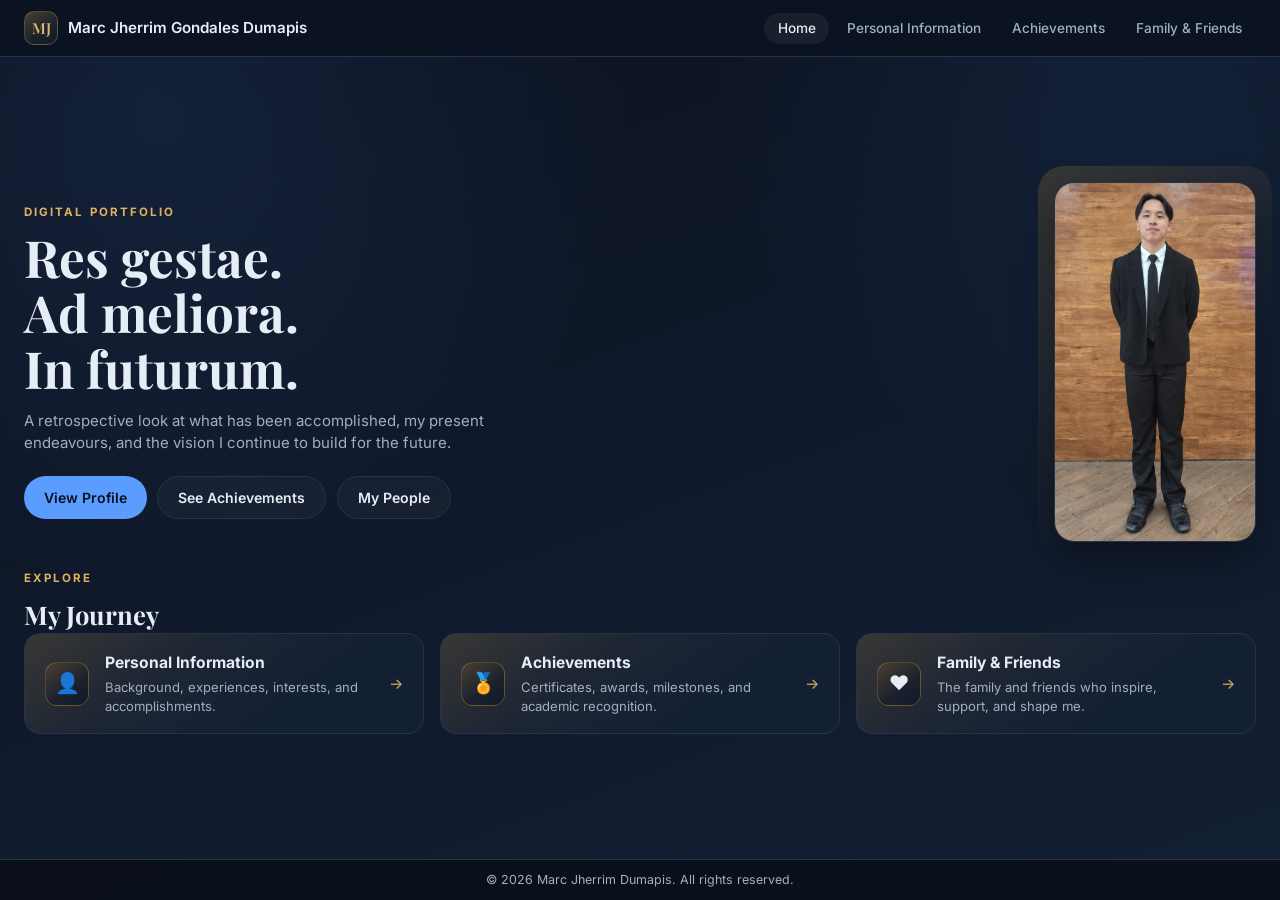
==== commit 8b0c5633: "Update index.html" ====
--- a/index.html
+++ b/index.html
@@ -1,121 +1,227 @@
 <!DOCTYPE html>
+
 <html lang="en">
 
+
+
 <head>
-    <meta charset="UTF-8">
-    <meta name="viewport" content="width=device-width, initial-scale=1.0">
-    <title>Marc Jherrim Dumapis | Digital Portfolio</title>
-
-    <link rel="preconnect" href="https://fonts.googleapis.com">
-    <link rel="preconnect" href="https://fonts.gstatic.com" crossorigin>
-    <link href="https://fonts.googleapis.com/css2?family=Inter:wght@400;500;600;700&family=Playfair+Display:wght@600;700&display=swap" rel="stylesheet">
-
-    <link rel="stylesheet" href="style.css">
+
+<meta charset="UTF-8">
+
+<meta name="viewport" content="width=device-width, initial-scale=1.0">
+
+<title>Marc Jherrim Dumapis | Digital Portfolio</title>
+
+
+
+<link rel="preconnect" href="https://fonts.googleapis.com">
+
+<link rel="preconnect" href="https://fonts.gstatic.com" crossorigin>
+
+<link href="https://fonts.googleapis.com/css2?family=Inter:wght@400;500;600;700&family=Playfair+Display:wght@600;700&display=swap" rel="stylesheet">
+
+
+
+<link rel="stylesheet" href="style.css">
+
 </head>
 
+
+
 <body>
 
-    <header>
-        <nav class="navbar">
-            <a href="index.html" class="brand">
-                <span class="brand-initial">MJ</span>
-                <span>Marc Jherrim Gondales Dumapis</span>
-            </a>
-
-            <ul class="nav-links">
-                <li><a href="index.html" class="active">Home</a></li>
-                <li><a href="about.html">Personal Information</a></li>
-                <li><a href="achievements.html">Achievements</a></li>
-                <li><a href="family.html">Family &amp; Friends</a></li>
-            </ul>
-        </nav>
-    </header>
-
-    <main class="home">
-        <div class="home-layout">
-
-            <div class="home-left">
-                <section class="hero-text">
-                    <p class="eyebrow">Digital Portfolio</p>
-
-                    <h1>
-                        Res gestae.<br>
-                        Ad meliora.<br>
-                        In futurum.
-                    </h1>
-
-                    <p class="hero-description">
-                        A retrospective look at what has been accomplished,
-                        my present endeavours, and the vision I continue to
-                        build for the future.
-                    </p>
-
-                    <div class="hero-actions">
-                        <a href="about.html" class="btn btn-primary">View Profile</a>
-                        <a href="achievements.html" class="btn btn-outline">See Achievements</a>
-                        <a href="family.html" class="btn btn-outline">My People</a>
-                    </div>
-                </section>
-
-                <section class="explore">
-                    <div class="section-heading">
-                        <p class="eyebrow">Explore</p>
-                        <h2>My Journey</h2>
-                    </div>
-
-                    <div class="card-grid">
-                        <a href="about.html" class="feature-card">
-                            <span class="card-icon">👤</span>
-
-                            <div class="card-body">
-                                <h3>Personal Information</h3>
-                                <p>Background, experiences, interests, and accomplishments.</p>
-                            </div>
-
-                            <span class="card-arrow">→</span>
-                        </a>
-
-                        <a href="achievements.html" class="feature-card">
-                            <span class="card-icon">🏅</span>
-
-                            <div class="card-body">
-                                <h3>Achievements</h3>
-                                <p>Certificates, awards, milestones, and academic recognition.</p>
-                            </div>
-
-                            <span class="card-arrow">→</span>
-                        </a>
-
-                        <a href="family.html" class="feature-card">
-                            <span class="card-icon">❤️</span>
-
-                            <div class="card-body">
-                                <h3>Family &amp; Friends</h3>
-                                <p>The family and friends who inspire, support, and shape me.</p>
-                            </div>
-
-                            <span class="card-arrow">→</span>
-                        </a>
-                    </div>
-                </section>
-            </div>
-
-            <aside class="hero-showcase">
-                <figure class="hero-photo">
-                    <div class="photo-backdrop"></div>
-                    <img src="business-portrait.png" alt="Full-body business portrait of Marc Jherrim Dumapis">
-                    <div class="photo-floor-shadow"></div>
-                    <figcaption>BSIT — Network &amp; Security • UC</figcaption>
-                </figure>
-            </aside>
-
-        </div>
-    </main>
-
-    <footer>
-        <p>© 2026 Marc Jherrim Dumapis. All rights reserved.</p>
-    </footer>
+
+
+<header>
+
+<nav class="navbar">
+
+<a href="index.html" class="brand">
+
+<span class="brand-initial">MJ</span>
+
+<span>Marc Jherrim Gondales Dumapis</span>
+
+</a>
+
+
+
+<ul class="nav-links">
+
+<li><a href="index.html" class="active">Home</a></li>
+
+<li><a href="about.html">Personal Information</a></li>
+
+<li><a href="achievements.html">Achievements</a></li>
+
+<li><a href="family.html">Family & Friends</a></li>
+
+</ul>
+
+</nav>
+
+</header>
+
+
+
+<main class="home">
+
+
+
+<section class="hero">
+
+<div class="hero-text">
+
+<p class="eyebrow">Digital Portfolio</p>
+
+
+
+<h1>
+
+Res gestae.<br>
+
+Ad meliora.<br>
+
+In futurum.
+
+</h1>
+
+
+
+<p class="hero-description">
+
+A retrospective look at what has been accomplished,
+
+my present endeavours, and the vision I continue to
+
+build for the future.
+
+</p>
+
+
+
+<div class="hero-actions">
+
+<a href="about.html" class="btn btn-primary">View Profile</a>
+
+<a href="achievements.html" class="btn btn-outline">See Achievements</a>
+
+<a href="family.html" class="btn btn-outline">My People</a>
+
+</div>
+
+</div>
+
+
+
+<figure class="hero-photo">
+
+<img src="business-portrait.png" alt="Business portrait of Marc Jherrim Dumapis">
+
+</figure>
+
+</section>
+
+
+
+<section class="explore">
+
+<div class="section-heading">
+
+<p class="eyebrow">Explore</p>
+
+<h2>My Journey</h2>
+
+</div>
+
+
+
+<div class="card-grid">
+
+<a href="about.html" class="feature-card">
+
+<span class="card-icon">👤</span>
+
+
+
+<div class="card-body">
+
+<h3>Personal Information</h3>
+
+<p>Background, experiences, interests, and accomplishments.</p>
+
+</div>
+
+
+
+<span class="card-arrow">→</span>
+
+</a>
+
+
+
+<a href="achievements.html" class="feature-card">
+
+<span class="card-icon">🏅</span>
+
+
+
+<div class="card-body">
+
+<h3>Achievements</h3>
+
+<p>Certificates, awards, milestones, and academic recognition.</p>
+
+</div>
+
+
+
+<span class="card-arrow">→</span>
+
+</a>
+
+
+
+<a href="family.html" class="feature-card">
+
+<span class="card-icon">❤️</span>
+
+
+
+<div class="card-body">
+
+<h3>Family & Friends</h3>
+
+<p>The family and friends who inspire, support, and shape me.</p>
+
+</div>
+
+
+
+<span class="card-arrow">→</span>
+
+</a>
+
+</div>
+
+</section>
+
+
+
+</main>
+
+
+
+<footer>
+
+<p>© 2026 Marc Jherrim Dumapis. All rights reserved.</p>
+
+</footer>
+
+
 
 </body>
 
+
+
 </html>
--- a/style.css
+++ b/style.css
@@ -1,952 +1,1859 @@
 /* =========================================
-   RESET & THEME
+
+RESET & THEME
+
 ========================================= */
 
+
+
 *,
+
 *::before,
+
 *::after {
-    margin: 0;
-    padding: 0;
-    box-sizing: border-box;
-}
+
+margin: 0;
+
+padding: 0;
+
+box-sizing: border-box;
+
+}
+
+
 
 :root {
-    --bg: #0b1120;
-    --bg-soft: #101a2c;
-    --surface: #131f33;
-    --surface-hover: #16233a;
-    --border: #263449;
-    --text: #e6edf6;
-    --muted: #9fb0c4;
-    --accent: #5b9dff;
-    --bronze: #c9973f;
-    --bronze-strong: #e0b25f;
-    --bronze-soft: rgba(201, 151, 63, 0.20);
-    --heart: #ff6b81;
-    --heart-soft: rgba(255, 107, 129, 0.18);
-    --shadow: 0 18px 40px rgba(0, 0, 0, 0.35);
-}
+
+--bg: #0b1120;
+
+--bg-soft: #101a2c;
+
+--surface: #131f33;
+
+--surface-hover: #16233a;
+
+--border: #263449;
+
+--text: #e6edf6;
+
+--muted: #9fb0c4;
+
+--accent: #5b9dff;
+
+--bronze: #c9973f;
+
+--bronze-strong: #e0b25f;
+
+--bronze-soft: rgba(201, 151, 63, 0.20);
+
+--heart: #ff6b81;
+
+--heart-soft: rgba(255, 107, 129, 0.18);
+
+--shadow: 0 18px 40px rgba(0, 0, 0, 0.35);
+
+}
+
+
 
 html,
+
 body {
-    height: 100%;
-    overflow: hidden;
-}
+
+height: 100%;
+
+overflow: hidden;
+
+}
+
+
 
 body {
-    font-family: "Inter", Arial, sans-serif;
-    font-size: 15px;
-    line-height: 1.45;
-    color: var(--text);
-    background:
-        radial-gradient(circle at 12% 12%, rgba(91, 157, 255, 0.10), transparent 35%),
-        radial-gradient(circle at 88% 8%, rgba(91, 157, 255, 0.07), transparent 30%),
-        linear-gradient(160deg, #0b1120 0%, #101a2c 55%, #131f33 100%);
-    display: flex;
-    flex-direction: column;
-}
+
+font-family: "Inter", Arial, sans-serif;
+
+font-size: 15px;
+
+line-height: 1.45;
+
+color: var(--text);
+
+background:
+
+radial-gradient(circle at 12% 12%, rgba(91, 157, 255, 0.10), transparent 35%),
+
+radial-gradient(circle at 88% 8%, rgba(91, 157, 255, 0.07), transparent 30%),
+
+linear-gradient(160deg, #0b1120 0%, #101a2c 55%, #131f33 100%);
+
+display: flex;
+
+flex-direction: column;
+
+}
+
+
 
 img {
-    max-width: 100%;
-    display: block;
-}
+
+max-width: 100%;
+
+display: block;
+
+}
+
+
 
 a {
-    color: inherit;
-    text-decoration: none;
-}
+
+color: inherit;
+
+text-decoration: none;
+
+}
+
+
 
 /* =========================================
-   NAVIGATION
+
+NAVIGATION
+
 ========================================= */
 
+
+
 header {
-    flex-shrink: 0;
-    background: rgba(11, 17, 32, 0.90);
-    border-bottom: 1px solid var(--border);
-}
+
+flex-shrink: 0;
+
+background: rgba(11, 17, 32, 0.90);
+
+border-bottom: 1px solid var(--border);
+
+}
+
+
 
 .navbar {
-    max-width: 1300px;
-    margin: 0 auto;
-    padding: 0.7rem 1.5rem;
-    display: flex;
-    align-items: center;
-    justify-content: space-between;
-    gap: 1rem;
-}
+
+max-width: 1300px;
+
+margin: 0 auto;
+
+padding: 0.7rem 1.5rem;
+
+display: flex;
+
+align-items: center;
+
+justify-content: space-between;
+
+gap: 1rem;
+
+}
+
+
 
 .brand {
-    display: flex;
-    align-items: center;
-    gap: 0.65rem;
-    font-weight: 600;
-    font-size: 0.95rem;
-}
+
+display: flex;
+
+align-items: center;
+
+gap: 0.65rem;
+
+font-weight: 600;
+
+font-size: 0.95rem;
+
+}
+
+
 
 .brand-initial {
-    width: 34px;
-    height: 34px;
-    display: grid;
-    place-items: center;
-    border-radius: 10px;
-    background:
-        linear-gradient(145deg, rgba(201, 151, 63, 0.30), rgba(201, 151, 63, 0.06) 60%, rgba(19, 31, 51, 0) 100%),
-        var(--bg-soft);
-    border: 1px solid rgba(201, 151, 63, 0.35);
-    color: var(--bronze-strong);
-    font-family: "Playfair Display", serif;
-}
+
+width: 34px;
+
+height: 34px;
+
+display: grid;
+
+place-items: center;
+
+border-radius: 10px;
+
+background:
+
+linear-gradient(145deg, rgba(201, 151, 63, 0.30), rgba(201, 151, 63, 0.06) 60%, rgba(19, 31, 51, 0) 100%),
+
+var(--bg-soft);
+
+border: 1px solid rgba(201, 151, 63, 0.35);
+
+color: var(--bronze-strong);
+
+font-family: "Playfair Display", serif;
+
+}
+
+
 
 .nav-links {
-    display: flex;
-    align-items: center;
-    gap: 0.25rem;
-    list-style: none;
-}
+
+display: flex;
+
+align-items: center;
+
+gap: 0.25rem;
+
+list-style: none;
+
+}
+
+
 
 .nav-links a {
-    padding: 0.45rem 0.85rem;
-    border-radius: 999px;
-    font-size: 0.85rem;
-    font-weight: 500;
-    color: var(--muted);
-    transition: 0.2s ease;
-}
+
+padding: 0.45rem 0.85rem;
+
+border-radius: 999px;
+
+font-size: 0.85rem;
+
+font-weight: 500;
+
+color: var(--muted);
+
+transition: 0.2s ease;
+
+}
+
+
 
 .nav-links a:hover,
+
 .nav-links a.active {
-    color: var(--text);
-    background: rgba(255, 255, 255, 0.06);
-}
+
+color: var(--text);
+
+background: rgba(255, 255, 255, 0.06);
+
+}
+
+
 
 /* =========================================
-   HOME PAGE
+
+HOME PAGE
+
 ========================================= */
 
+
+
 .home {
-    flex: 1;
-    min-height: 0;
-    overflow-y: auto;
-    max-width: 1300px;
-    width: 100%;
-    margin: 0 auto;
-    padding: 1.5rem;
-    display: flex;
-    flex-direction: column;
-    justify-content: center;
-    gap: 1.75rem;
-}
+
+flex: 1;
+
+min-height: 0;
+
+max-width: 1300px;
+
+width: 100%;
+
+margin: 0 auto;
+
+padding: 1.5rem;
+
+display: flex;
+
+flex-direction: column;
+
+justify-content: center;
+
+gap: 1.75rem;
+
+}
+
+
 
 .hero {
-    display: grid;
-    grid-template-columns: 1.15fr 0.85fr;
-    align-items: center;
-    gap: 3rem;
-}
+
+display: grid;
+
+grid-template-columns: 1.15fr 0.85fr;
+
+align-items: center;
+
+gap: 3rem;
+
+}
+
+
 
 .eyebrow {
-    font-size: 0.72rem;
-    font-weight: 700;
-    letter-spacing: 0.18em;
-    text-transform: uppercase;
-    color: var(--bronze-strong);
-    margin-bottom: 0.6rem;
-}
+
+font-size: 0.72rem;
+
+font-weight: 700;
+
+letter-spacing: 0.18em;
+
+text-transform: uppercase;
+
+color: var(--bronze-strong);
+
+margin-bottom: 0.6rem;
+
+}
+
+
 
 .hero h1 {
-    font-family: "Playfair Display", serif;
-    font-size: clamp(2rem, 4.5vw, 3.2rem);
-    line-height: 1.08;
-    margin-bottom: 0.9rem;
-}
+
+font-family: "Playfair Display", serif;
+
+font-size: clamp(2rem, 4.5vw, 3.2rem);
+
+line-height: 1.08;
+
+margin-bottom: 0.9rem;
+
+}
+
+
 
 .hero-description {
-    max-width: 540px;
-    color: var(--muted);
-    margin-bottom: 1.4rem;
-}
+
+max-width: 540px;
+
+color: var(--muted);
+
+margin-bottom: 1.4rem;
+
+}
+
+
 
 .hero-actions {
-    display: flex;
-    flex-wrap: wrap;
-    gap: 0.65rem;
-}
+
+display: flex;
+
+flex-wrap: wrap;
+
+gap: 0.65rem;
+
+}
+
+
 
 .btn {
-    display: inline-flex;
-    align-items: center;
-    padding: 0.65rem 1.25rem;
-    border-radius: 999px;
-    font-size: 0.88rem;
-    font-weight: 600;
-    transition: 0.2s ease;
-}
+
+display: inline-flex;
+
+align-items: center;
+
+padding: 0.65rem 1.25rem;
+
+border-radius: 999px;
+
+font-size: 0.88rem;
+
+font-weight: 600;
+
+transition: 0.2s ease;
+
+}
+
+
 
 .btn-primary {
-    background: var(--accent);
-    color: #08111f;
-}
+
+background: var(--accent);
+
+color: #08111f;
+
+}
+
+
 
 .btn-primary:hover {
-    transform: translateY(-2px);
-    box-shadow: 0 10px 22px rgba(91, 157, 255, 0.28);
-}
+
+transform: translateY(-2px);
+
+box-shadow: 0 10px 22px rgba(91, 157, 255, 0.28);
+
+}
+
+
 
 .btn-outline {
-    border: 1px solid var(--border);
-    background: rgba(255, 255, 255, 0.03);
-}
+
+border: 1px solid var(--border);
+
+background: rgba(255, 255, 255, 0.03);
+
+}
+
+
 
 .btn-outline:hover {
-    border-color: var(--bronze);
-    color: var(--bronze-strong);
-    transform: translateY(-2px);
-}
+
+border-color: var(--bronze);
+
+color: var(--bronze-strong);
+
+transform: translateY(-2px);
+
+}
+
+
 
 .hero-photo {
-    position: relative;
-    max-width: 320px;
-    width: 100%;
-    justify-self: end;
-}
+
+position: relative;
+
+max-width: 320px;
+
+justify-self: end;
+
+}
+
+
 
 .hero-photo::before {
-    content: "";
-    position: absolute;
-    inset: -12px;
-    border-radius: 28px;
-    background: radial-gradient(
-        circle at 65% 25%,
-        rgba(224, 178, 95, 0.22),
-        rgba(91, 157, 255, 0.08) 55%,
-        transparent 75%
-    );
-    z-index: -1;
-}
+
+content: "";
+
+position: absolute;
+
+inset: -16px;
+
+border-radius: 26px;
+
+background: linear-gradient(135deg, var(--bronze-soft), transparent 65%);
+
+z-index: -1;
+
+}
+
+
 
 .hero-photo img {
-    width: 100%;
-    height: min(44vh, 350px);
-    object-fit: cover;
-    object-position: 50% 15%;
-    border-radius: 20px;
-    border: 1px solid rgba(224, 178, 95, 0.28);
-    box-shadow: var(--shadow);
-    filter: contrast(1.04) saturate(0.95);
-    -webkit-mask-image: radial-gradient(ellipse 92% 94% at 50% 48%, #000 72%, rgba(0, 0, 0, 0.25) 100%);
-    mask-image: radial-gradient(ellipse 92% 94% at 50% 48%, #000 72%, rgba(0, 0, 0, 0.25) 100%);
-    transition: transform 0.25s ease, border-color 0.25s ease;
-}
-
-.hero-photo img:hover {
-    transform: translateY(-3px);
-    border-color: rgba(224, 178, 95, 0.55);
-}
+
+width: 100%;
+
+height: min(46vh, 360px);
+
+object-fit: cover;
+
+border-radius: 20px;
+
+border: 1px solid var(--border);
+
+box-shadow: var(--shadow);
+
+}
+
+
 
 .hero-photo figcaption {
-    margin-top: 0.55rem;
-    text-align: center;
-    font-size: 0.68rem;
-    font-weight: 700;
-    letter-spacing: 0.14em;
-    text-transform: uppercase;
-    color: var(--bronze-strong);
-}
+
+margin-top: 0.55rem;
+
+text-align: center;
+
+font-size: 0.68rem;
+
+font-weight: 700;
+
+letter-spacing: 0.14em;
+
+text-transform: uppercase;
+
+color: var(--bronze-strong);
+
+}
+
+
 
 /* =========================================
-   EXPLORE CARDS
+
+EXPLORE CARDS
+
 ========================================= */
 
+
+
 .section-heading h2 {
-    font-family: "Playfair Display", serif;
-    font-size: 1.6rem;
-}
+
+font-family: "Playfair Display", serif;
+
+font-size: 1.6rem;
+
+}
+
+
 
 .section-heading.center {
-    text-align: center;
-}
+
+text-align: center;
+
+}
+
+
 
 .card-grid {
-    display: grid;
-    grid-template-columns: repeat(3, minmax(0, 1fr));
-    gap: 1rem;
-}
+
+display: grid;
+
+grid-template-columns: repeat(3, minmax(0, 1fr));
+
+gap: 1rem;
+
+}
+
+
 
 .feature-card {
-    position: relative;
-    display: flex;
-    align-items: center;
-    gap: 1rem;
-    padding: 1.1rem 1.25rem;
-    background:
-        linear-gradient(145deg, var(--bronze-soft) 0%, rgba(201, 151, 63, 0.06) 35%, rgba(19, 31, 51, 0) 70%),
-        var(--surface);
-    border: 1px solid var(--border);
-    border-radius: 16px;
-    transition: 0.25s ease;
-}
+
+position: relative;
+
+display: flex;
+
+align-items: center;
+
+gap: 1rem;
+
+padding: 1.1rem 1.25rem;
+
+background:
+
+linear-gradient(145deg, var(--bronze-soft) 0%, rgba(201, 151, 63, 0.06) 35%, rgba(19, 31, 51, 0) 70%),
+
+var(--surface);
+
+border: 1px solid var(--border);
+
+border-radius: 16px;
+
+transition: 0.25s ease;
+
+}
+
+
 
 .feature-card:hover {
-    transform: translateY(-3px);
-    border-color: rgba(201, 151, 63, 0.55);
-    background:
-        linear-gradient(145deg, rgba(201, 151, 63, 0.28) 0%, rgba(201, 151, 63, 0.08) 40%, rgba(22, 35, 58, 0) 70%),
-        var(--surface-hover);
-    box-shadow:
-        0 0 0 1px rgba(201, 151, 63, 0.18),
-        var(--shadow);
-}
+
+transform: translateY(-3px);
+
+border-color: rgba(201, 151, 63, 0.55);
+
+background:
+
+linear-gradient(145deg, rgba(201, 151, 63, 0.28) 0%, rgba(201, 151, 63, 0.08) 40%, rgba(22, 35, 58, 0) 70%),
+
+var(--surface-hover);
+
+box-shadow:
+
+0 0 0 1px rgba(201, 151, 63, 0.18),
+
+var(--shadow);
+
+}
+
+
 
 .card-icon {
-    width: 44px;
-    height: 44px;
-    flex-shrink: 0;
-    display: grid;
-    place-items: center;
-    font-size: 1.25rem;
-    border-radius: 12px;
-    background:
-        linear-gradient(145deg, rgba(201, 151, 63, 0.30), rgba(201, 151, 63, 0.06) 60%, rgba(19, 31, 51, 0) 100%),
-        var(--bg-soft);
-    border: 1px solid rgba(201, 151, 63, 0.35);
-}
+
+width: 44px;
+
+height: 44px;
+
+flex-shrink: 0;
+
+display: grid;
+
+place-items: center;
+
+font-size: 1.25rem;
+
+border-radius: 12px;
+
+background:
+
+linear-gradient(145deg, rgba(201, 151, 63, 0.30), rgba(201, 151, 63, 0.06) 60%, rgba(19, 31, 51, 0) 100%),
+
+var(--bg-soft);
+
+border: 1px solid rgba(201, 151, 63, 0.35);
+
+}
+
+
 
 .card-body {
-    flex: 1;
-}
+
+flex: 1;
+
+}
+
+
 
 .feature-card h3 {
-    font-size: 0.98rem;
-    margin-bottom: 0.2rem;
-}
+
+font-size: 0.98rem;
+
+margin-bottom: 0.2rem;
+
+}
+
+
 
 .feature-card p {
-    font-size: 0.82rem;
-    color: var(--muted);
-}
+
+font-size: 0.82rem;
+
+color: var(--muted);
+
+}
+
+
 
 .card-arrow {
-    color: var(--bronze-strong);
-}
+
+color: var(--bronze-strong);
+
+}
+
+
 
 /* =========================================
-   ABOUT PAGE
+
+ABOUT PAGE
+
 ========================================= */
 
+
+
 .section {
-    flex: 1;
-    min-height: 0;
-    max-width: 1300px;
-    width: 100%;
-    margin: 0 auto;
-    padding: 1.25rem 1.5rem;
-    display: flex;
-    flex-direction: column;
-    justify-content: center;
-    gap: 1.1rem;
-}
+
+flex: 1;
+
+min-height: 0;
+
+max-width: 1300px;
+
+width: 100%;
+
+margin: 0 auto;
+
+padding: 1.25rem 1.5rem;
+
+display: flex;
+
+flex-direction: column;
+
+justify-content: center;
+
+gap: 1.1rem;
+
+}
+
+
 
 .section h1 {
-    font-family: "Playfair Display", serif;
-    font-size: clamp(1.7rem, 3vw, 2.3rem);
-    margin-bottom: 0.35rem;
-}
+
+font-family: "Playfair Display", serif;
+
+font-size: clamp(1.7rem, 3vw, 2.3rem);
+
+margin-bottom: 0.35rem;
+
+}
+
+
 
 .section-description {
-    max-width: 760px;
-    color: var(--muted);
-    font-size: 0.9rem;
-}
+
+max-width: 760px;
+
+color: var(--muted);
+
+font-size: 0.9rem;
+
+}
+
+
 
 .cards {
-    display: grid;
-    grid-template-columns: repeat(3, minmax(0, 1fr));
-    gap: 1rem;
-}
+
+display: grid;
+
+grid-template-columns: repeat(3, minmax(0, 1fr));
+
+gap: 1rem;
+
+}
+
+
 
 .card {
-    display: flex;
-    flex-direction: column;
-    background:
-        linear-gradient(145deg, var(--bronze-soft) 0%, rgba(201, 151, 63, 0.06) 35%, rgba(19, 31, 51, 0) 70%),
-        var(--surface);
-    border: 1px solid var(--border);
-    border-radius: 16px;
-    overflow: hidden;
-    transition: 0.25s ease;
-}
+
+display: flex;
+
+flex-direction: column;
+
+background:
+
+linear-gradient(145deg, var(--bronze-soft) 0%, rgba(201, 151, 63, 0.06) 35%, rgba(19, 31, 51, 0) 70%),
+
+var(--surface);
+
+border: 1px solid var(--border);
+
+border-radius: 16px;
+
+overflow: hidden;
+
+transition: 0.25s ease;
+
+}
+
+
 
 .card:nth-child(1) {
-    transform: rotate(-3deg) translateY(-5px);
-}
+
+transform: rotate(-3deg) translateY(-5px);
+
+}
+
+
 
 .card:nth-child(2) {
-    transform: rotate(1.5deg);
-}
+
+transform: rotate(1.5deg);
+
+}
+
+
 
 .card:nth-child(3) {
-    transform: rotate(3deg) translateY(-5px);
-}
+
+transform: rotate(3deg) translateY(-5px);
+
+}
+
+
 
 .card:hover {
-    transform: rotate(0deg) translateY(-4px);
-    border-color: rgba(201, 151, 63, 0.55);
-    box-shadow:
-        0 0 0 1px rgba(201, 151, 63, 0.18),
-        var(--shadow);
-}
+
+transform: rotate(0deg) translateY(-4px);
+
+border-color: rgba(201, 151, 63, 0.55);
+
+box-shadow:
+
+0 0 0 1px rgba(201, 151, 63, 0.18),
+
+var(--shadow);
+
+}
+
+
 
 .card-image {
-    height: 115px;
-    overflow: hidden;
-    background: var(--bg-soft);
-}
+
+height: 115px;
+
+overflow: hidden;
+
+background: var(--bg-soft);
+
+}
+
+
 
 .card-image img {
-    width: 100%;
-    height: 100%;
-    object-fit: cover;
-}
+
+width: 100%;
+
+height: 100%;
+
+object-fit: cover;
+
+}
+
+
 
 .card-content {
-    padding: 0.85rem 1rem 0.95rem;
-}
+
+padding: 0.85rem 1rem 0.95rem;
+
+}
+
+
 
 .card h3 {
-    font-size: 0.95rem;
-    margin-bottom: 0.3rem;
-}
+
+font-size: 0.95rem;
+
+margin-bottom: 0.3rem;
+
+}
+
+
 
 .card p {
-    font-size: 0.8rem;
-    color: var(--muted);
-    margin-bottom: 0.5rem;
-}
+
+font-size: 0.8rem;
+
+color: var(--muted);
+
+margin-bottom: 0.5rem;
+
+}
+
+
 
 .card span {
-    font-size: 0.68rem;
-    font-weight: 700;
-    letter-spacing: 0.12em;
-    text-transform: uppercase;
-    color: var(--bronze-strong);
-}
+
+font-size: 0.68rem;
+
+font-weight: 700;
+
+letter-spacing: 0.12em;
+
+text-transform: uppercase;
+
+color: var(--bronze-strong);
+
+}
+
+
 
 .info-sections {
-    display: grid;
-    grid-template-columns: repeat(4, minmax(0, 1fr));
-    gap: 1rem;
-}
+
+display: grid;
+
+grid-template-columns: repeat(4, minmax(0, 1fr));
+
+gap: 1rem;
+
+}
+
+
 
 .info-group {
-    background:
-        linear-gradient(145deg, var(--bronze-soft) 0%, rgba(201, 151, 63, 0.06) 35%, rgba(19, 31, 51, 0) 70%),
-        var(--surface);
-    border: 1px solid var(--border);
-    border-radius: 14px;
-    padding: 0.9rem 1rem;
-    transition: 0.25s ease;
-}
+
+background:
+
+linear-gradient(145deg, var(--bronze-soft) 0%, rgba(201, 151, 63, 0.06) 35%, rgba(19, 31, 51, 0) 70%),
+
+var(--surface);
+
+border: 1px solid var(--border);
+
+border-radius: 14px;
+
+padding: 0.9rem 1rem;
+
+transition: 0.25s ease;
+
+}
+
+
 
 .info-group:nth-child(1) {
-    transform: rotate(-2.5deg);
-}
+
+transform: rotate(-2.5deg);
+
+}
+
+
 
 .info-group:nth-child(2) {
-    transform: rotate(1.5deg) translateY(-4px);
-}
+
+transform: rotate(1.5deg) translateY(-4px);
+
+}
+
+
 
 .info-group:nth-child(3) {
-    transform: rotate(-1.5deg) translateY(4px);
-}
+
+transform: rotate(-1.5deg) translateY(4px);
+
+}
+
+
 
 .info-group:nth-child(4) {
-    transform: rotate(2.5deg);
-}
+
+transform: rotate(2.5deg);
+
+}
+
+
 
 .info-group:hover {
-    transform: rotate(0deg) translateY(-4px);
-    border-color: rgba(201, 151, 63, 0.55);
-    box-shadow:
-        0 0 0 1px rgba(201, 151, 63, 0.18),
-        var(--shadow);
-}
+
+transform: rotate(0deg) translateY(-4px);
+
+border-color: rgba(201, 151, 63, 0.55);
+
+box-shadow:
+
+0 0 0 1px rgba(201, 151, 63, 0.18),
+
+var(--shadow);
+
+}
+
+
 
 .info-group h2 {
-    font-size: 0.88rem;
-    padding-bottom: 0.45rem;
-    margin-bottom: 0.55rem;
-    border-bottom: 1px solid var(--border);
-}
+
+font-size: 0.88rem;
+
+padding-bottom: 0.45rem;
+
+margin-bottom: 0.55rem;
+
+border-bottom: 1px solid var(--border);
+
+}
+
+
 
 .info-list {
-    list-style: none;
-}
+
+list-style: none;
+
+}
+
+
 
 .info-list li {
-    font-size: 0.78rem;
-    color: var(--muted);
-    margin-bottom: 0.3rem;
-}
+
+font-size: 0.78rem;
+
+color: var(--muted);
+
+margin-bottom: 0.3rem;
+
+}
+
+
 
 .info-list li:last-child {
-    margin-bottom: 0;
-}
+
+margin-bottom: 0;
+
+}
+
+
 
 .info-list strong {
-    color: var(--text);
-}
+
+color: var(--text);
+
+}
+
+
 
 /* =========================================
-   ACHIEVEMENTS PAGE
+
+ACHIEVEMENTS PAGE
+
 ========================================= */
 
+
+
 .achievements-section {
-    flex: 1;
-    min-height: 0;
-    max-width: 1400px;
-    width: 100%;
-    margin: 0 auto;
-    padding: 1rem 1.5rem;
-    display: flex;
-    flex-direction: column;
-    justify-content: center;
-    gap: 1rem;
-}
+
+flex: 1;
+
+min-height: 0;
+
+max-width: 1400px;
+
+width: 100%;
+
+margin: 0 auto;
+
+padding: 1rem 1.5rem;
+
+display: flex;
+
+flex-direction: column;
+
+justify-content: center;
+
+gap: 1rem;
+
+}
+
+
 
 .achievements-grid {
-    position: relative;
-    display: grid;
-    grid-template-columns: 1fr 1.35fr 1fr;
-    grid-template-rows: repeat(2, minmax(0, 1fr));
-    gap: 1.25rem;
-    height: 100%;
-    min-height: 0;
-}
+
+position: relative;
+
+display: grid;
+
+grid-template-columns: 1fr 1.35fr 1fr;
+
+grid-template-rows: repeat(2, minmax(0, 1fr));
+
+gap: 1.25rem;
+
+height: 100%;
+
+min-height: 0;
+
+}
+
+
 
 .achievements-grid::before {
-    content: "";
-    position: absolute;
-    top: 50%;
-    left: 50%;
-    width: min(78vw, 900px);
-    height: min(70vh, 520px);
-    transform: translate(-50%, -50%);
-    border: 1px dashed rgba(201, 151, 63, 0.28);
-    border-radius: 50%;
-    pointer-events: none;
-    z-index: 0;
-}
+
+content: "";
+
+position: absolute;
+
+top: 50%;
+
+left: 50%;
+
+width: min(78vw, 900px);
+
+height: min(70vh, 520px);
+
+transform: translate(-50%, -50%);
+
+border: 1px dashed rgba(201, 151, 63, 0.28);
+
+border-radius: 50%;
+
+pointer-events: none;
+
+z-index: 0;
+
+}
+
+
 
 .elem {
-    grid-column: 1;
-    grid-row: 1;
-    transform: rotate(-5deg);
-}
+
+grid-column: 1;
+
+grid-row: 1;
+
+transform: rotate(-5deg);
+
+}
+
+
 
 .jhs {
-    grid-column: 3;
-    grid-row: 1;
-    transform: rotate(5deg);
-}
+
+grid-column: 3;
+
+grid-row: 1;
+
+transform: rotate(5deg);
+
+}
+
+
 
 .shs {
-    grid-column: 1;
-    grid-row: 2;
-    transform: rotate(4deg);
-}
+
+grid-column: 1;
+
+grid-row: 2;
+
+transform: rotate(4deg);
+
+}
+
+
 
 .extra {
-    grid-column: 3;
-    grid-row: 2;
-    transform: rotate(-4deg);
-}
+
+grid-column: 3;
+
+grid-row: 2;
+
+transform: rotate(-4deg);
+
+}
+
+
 
 .achieve-card {
-    position: relative;
-    z-index: 1;
-    display: flex;
-    align-items: center;
-    gap: 0.9rem;
-    padding: 0.9rem;
-    background:
-        linear-gradient(145deg, var(--bronze-soft) 0%, rgba(201, 151, 63, 0.06) 35%, rgba(19, 31, 51, 0) 70%),
-        var(--surface);
-    border: 1px solid var(--border);
-    border-radius: 16px;
-    min-height: 0;
-    transition: 0.25s ease;
-}
+
+position: relative;
+
+z-index: 1;
+
+display: flex;
+
+align-items: center;
+
+gap: 0.9rem;
+
+padding: 0.9rem;
+
+background:
+
+linear-gradient(145deg, var(--bronze-soft) 0%, rgba(201, 151, 63, 0.06) 35%, rgba(19, 31, 51, 0) 70%),
+
+var(--surface);
+
+border: 1px solid var(--border);
+
+border-radius: 16px;
+
+min-height: 0;
+
+transition: 0.25s ease;
+
+}
+
+
 
 .achieve-card:hover {
-    transform: translateY(-4px) rotate(0deg);
-    border-color: rgba(201, 151, 63, 0.55);
-    background:
-        linear-gradient(145deg, rgba(201, 151, 63, 0.28) 0%, rgba(201, 151, 63, 0.08) 40%, rgba(22, 35, 58, 0) 70%),
-        var(--surface-hover);
-    box-shadow:
-        0 0 0 1px rgba(201, 151, 63, 0.18),
-        var(--shadow);
-}
+
+transform: translateY(-4px) rotate(0deg);
+
+border-color: rgba(201, 151, 63, 0.55);
+
+background:
+
+linear-gradient(145deg, rgba(201, 151, 63, 0.28) 0%, rgba(201, 151, 63, 0.08) 40%, rgba(22, 35, 58, 0) 70%),
+
+var(--surface-hover);
+
+box-shadow:
+
+0 0 0 1px rgba(201, 151, 63, 0.18),
+
+var(--shadow);
+
+}
+
+
 
 .jhs,
+
 .extra {
-    flex-direction: row-reverse;
-    text-align: right;
-}
+
+flex-direction: row-reverse;
+
+text-align: right;
+
+}
+
+
 
 .card-logo {
-    width: 44px;
-    height: 44px;
-    flex-shrink: 0;
-    overflow: hidden;
-    display: grid;
-    place-items: center;
-    border-radius: 10px;
-    background:
-        linear-gradient(145deg, rgba(201, 151, 63, 0.30), rgba(201, 151, 63, 0.06) 60%, rgba(19, 31, 51, 0) 100%),
-        var(--bg-soft);
-    border: 1px solid rgba(201, 151, 63, 0.35);
-}
+
+width: 44px;
+
+height: 44px;
+
+flex-shrink: 0;
+
+overflow: hidden;
+
+display: grid;
+
+place-items: center;
+
+border-radius: 10px;
+
+background:
+
+linear-gradient(145deg, rgba(201, 151, 63, 0.30), rgba(201, 151, 63, 0.06) 60%, rgba(19, 31, 51, 0) 100%),
+
+var(--bg-soft);
+
+border: 1px solid rgba(201, 151, 63, 0.35);
+
+}
+
+
 
 .card-logo img {
-    width: 100%;
-    height: 100%;
-    object-fit: contain;
-}
+
+width: 100%;
+
+height: 100%;
+
+object-fit: contain;
+
+}
+
+
 
 .card-logo.icon-box {
-    font-size: 1.2rem;
-    color: var(--bronze-strong);
-}
+
+font-size: 1.2rem;
+
+color: var(--bronze-strong);
+
+}
+
+
 
 .card-content {
-    flex: 1;
-    min-width: 0;
-}
+
+flex: 1;
+
+min-width: 0;
+
+}
+
+
 
 .card-tag {
-    display: block;
-    font-size: 0.65rem;
-    font-weight: 700;
-    letter-spacing: 0.12em;
-    text-transform: uppercase;
-    color: var(--bronze-strong);
-    margin-bottom: 0.25rem;
-}
+
+display: block;
+
+font-size: 0.65rem;
+
+font-weight: 700;
+
+letter-spacing: 0.12em;
+
+text-transform: uppercase;
+
+color: var(--bronze-strong);
+
+margin-bottom: 0.25rem;
+
+}
+
+
 
 .achieve-card h3 {
-    font-size: 0.92rem;
-    margin-bottom: 0.3rem;
-}
+
+font-size: 0.92rem;
+
+margin-bottom: 0.3rem;
+
+}
+
+
 
 .bullet-list {
-    list-style: none;
-    font-size: 0.75rem;
-    color: var(--muted);
-}
+
+list-style: none;
+
+font-size: 0.75rem;
+
+color: var(--muted);
+
+}
+
+
 
 .bullet-list li {
-    position: relative;
-    padding-left: 0.85rem;
-    margin-bottom: 0.18rem;
-}
+
+position: relative;
+
+padding-left: 0.85rem;
+
+margin-bottom: 0.18rem;
+
+}
+
+
 
 .bullet-list li::before {
-    content: "•";
-    position: absolute;
-    left: 0;
-    color: var(--bronze-strong);
-}
+
+content: "•";
+
+position: absolute;
+
+left: 0;
+
+color: var(--bronze-strong);
+
+}
+
+
 
 .jhs .bullet-list li,
+
 .extra .bullet-list li {
-    padding-left: 0;
-    padding-right: 0.85rem;
-}
+
+padding-left: 0;
+
+padding-right: 0.85rem;
+
+}
+
+
 
 .jhs .bullet-list li::before,
+
 .extra .bullet-list li::before {
-    left: auto;
-    right: 0;
-}
+
+left: auto;
+
+right: 0;
+
+}
+
+
 
 .achieve-center-container {
-    position: relative;
-    z-index: 2;
-    grid-column: 2;
-    grid-row: 1 / span 2;
-    display: flex;
-    flex-direction: column;
-    justify-content: center;
-    align-self: center;
-    width: 100%;
-    padding: 0.7rem;
-    background:
-        linear-gradient(145deg, var(--bronze-soft) 0%, rgba(201, 151, 63, 0.06) 35%, rgba(19, 31, 51, 0) 70%),
-        var(--surface);
-    border: 1px solid var(--border);
-    border-radius: 18px;
-    box-shadow:
-        0 0 0 1px rgba(201, 151, 63, 0.20),
-        0 22px 50px rgba(0, 0, 0, 0.45);
-}
+
+position: relative;
+
+z-index: 2;
+
+grid-column: 2;
+
+grid-row: 1 / span 2;
+
+display: flex;
+
+flex-direction: column;
+
+justify-content: center;
+
+align-self: center;
+
+width: 100%;
+
+padding: 0.7rem;
+
+background:
+
+linear-gradient(145deg, var(--bronze-soft) 0%, rgba(201, 151, 63, 0.06) 35%, rgba(19, 31, 51, 0) 70%),
+
+var(--surface);
+
+border: 1px solid var(--border);
+
+border-radius: 18px;
+
+box-shadow:
+
+0 0 0 1px rgba(201, 151, 63, 0.20),
+
+0 22px 50px rgba(0, 0, 0, 0.45);
+
+}
+
+
 
 .achieve-wall-photo {
-    width: 100%;
-    aspect-ratio: 16 / 9;
-    max-height: 32vh;
-    overflow: hidden;
-    border-radius: 12px;
-    border: 1px solid rgba(201, 151, 63, 0.30);
-}
+
+width: 100%;
+
+aspect-ratio: 16 / 9;
+
+max-height: 32vh;
+
+overflow: hidden;
+
+border-radius: 12px;
+
+border: 1px solid rgba(201, 151, 63, 0.30);
+
+}
+
+
 
 .achieve-wall-photo img {
-    width: 100%;
-    height: 100%;
-    object-fit: cover;
-    object-position: center;
-}
+
+width: 100%;
+
+height: 100%;
+
+object-fit: cover;
+
+object-position: center;
+
+}
+
+
 
 /* =========================================
-   MY PEOPLE — PLAYING CARDS
+
+MY PEOPLE — PLAYING CARDS
+
 ========================================= */
 
+
+
 .hearts-section {
-    flex: 1;
-    min-height: 0;
-    max-width: 1400px;
-    width: 100%;
-    margin: 0 auto;
-    padding: 1rem 1.5rem;
-    display: flex;
-    flex-direction: column;
-    justify-content: center;
-    gap: 1.1rem;
-}
+
+flex: 1;
+
+min-height: 0;
+
+max-width: 1400px;
+
+width: 100%;
+
+margin: 0 auto;
+
+padding: 1rem 1.5rem;
+
+display: flex;
+
+flex-direction: column;
+
+justify-content: center;
+
+gap: 1.1rem;
+
+}
+
+
 
 .hearts-section .section-heading {
-    text-align: center;
-}
+
+text-align: center;
+
+}
+
+
 
 .hearts-section h1 {
-    font-family: "Playfair Display", serif;
-    font-size: clamp(1.7rem, 3vw, 2.3rem);
-    margin-bottom: 0.35rem;
-}
+
+font-family: "Playfair Display", serif;
+
+font-size: clamp(1.7rem, 3vw, 2.3rem);
+
+margin-bottom: 0.35rem;
+
+}
+
+
 
 .hearts-section .section-description {
-    max-width: 640px;
-    margin: 0 auto;
-    text-align: center;
-}
+
+max-width: 640px;
+
+margin: 0 auto;
+
+text-align: center;
+
+}
+
+
 
 .hearts-grid {
-    display: grid;
-    grid-template-columns: repeat(4, minmax(0, 1fr));
-    gap: 1.15rem;
-    align-items: stretch;
-}
+
+display: grid;
+
+grid-template-columns: repeat(4, minmax(0, 1fr));
+
+gap: 1.15rem;
+
+align-items: stretch;
+
+}
+
+
 
 .heart-card {
-    --suit-color: #ff6b81;
-    --suit-soft: rgba(255, 107, 129, 0.18);
-    position: relative;
-    display: flex;
-    flex-direction: column;
-    background:
-        radial-gradient(circle at 50% 0%, var(--suit-soft), transparent 55%),
-        linear-gradient(160deg, #16233a 0%, #131f33 100%);
-    border: 1px solid rgba(201, 151, 63, 0.35);
-    border-radius: 18px;
-    padding: 0.85rem 0.85rem 0.95rem;
-    min-height: 0;
-    transition: 0.25s ease;
-}
+
+--suit-color: #ff6b81;
+
+--suit-soft: rgba(255, 107, 129, 0.18);
+
+position: relative;
+
+display: flex;
+
+flex-direction: column;
+
+background:
+
+radial-gradient(circle at 50% 0%, var(--suit-soft), transparent 55%),
+
+linear-gradient(160deg, #16233a 0%, #131f33 100%);
+
+border: 1px solid rgba(201, 151, 63, 0.35);
+
+border-radius: 18px;
+
+padding: 0.85rem 0.85rem 0.95rem;
+
+min-height: 0;
+
+transition: 0.25s ease;
+
+}
+
+
 
 .clubs-card {
-    --suit-color: #e6edf6;
-    --suit-soft: rgba(230, 237, 246, 0.12);
-}
+
+--suit-color: #e6edf6;
+
+--suit-soft: rgba(230, 237, 246, 0.12);
+
+}
+
+
 
 .heart-card:nth-child(1) { transform: rotate(-3deg) translateY(-4px); }
+
 .heart-card:nth-child(2) { transform: rotate(1.5deg); }
+
 .heart-card:nth-child(3) { transform: rotate(-1.5deg) translateY(3px); }
+
 .heart-card:nth-child(4) { transform: rotate(3deg) translateY(-3px); }
 
+
+
 .heart-card:hover {
-    transform: rotate(0deg) translateY(-5px);
-    border-color: var(--suit-color);
-    box-shadow: 0 18px 40px rgba(0, 0, 0, 0.35);
-}
+
+transform: rotate(0deg) translateY(-5px);
+
+border-color: var(--suit-color);
+
+box-shadow: 0 18px 40px rgba(0, 0, 0, 0.35);
+
+}
+
+
 
 .heart-corner {
-    display: flex;
-    align-items: center;
-    gap: 0.25rem;
-    font-family: "Playfair Display", serif;
-    font-weight: 700;
-    font-size: 1rem;
-    line-height: 1;
-    color: var(--suit-color);
-}
+
+display: flex;
+
+align-items: center;
+
+gap: 0.25rem;
+
+font-family: "Playfair Display", serif;
+
+font-weight: 700;
+
+font-size: 1rem;
+
+line-height: 1;
+
+color: var(--suit-color);
+
+}
+
+
 
 .heart-corner.top {
-    flex-direction: column;
-    align-items: flex-start;
-    margin-bottom: 0.5rem;
-}
+
+flex-direction: column;
+
+align-items: flex-start;
+
+margin-bottom: 0.5rem;
+
+}
+
+
 
 .heart-corner.bottom {
-    flex-direction: column;
-    align-items: flex-start;
-    margin-top: 0.5rem;
-    align-self: flex-end;
-    transform: rotate(180deg);
-}
+
+flex-direction: column;
+
+align-items: flex-start;
+
+margin-top: 0.5rem;
+
+align-self: flex-end;
+
+transform: rotate(180deg);
+
+}
+
+
 
 .suit {
-    font-size: 1.05rem;
-}
+
+font-size: 1.05rem;
+
+}
+
+
 
 .heart-photo {
-    position: relative;
-    width: 100%;
-    aspect-ratio: 3 / 4;
-    overflow: hidden;
-    border-radius: 12px;
-    border: 1px solid var(--suit-color);
-    background:
-        radial-gradient(circle at 50% 50%, var(--suit-soft), transparent 70%),
-        var(--bg-soft);
-    display: grid;
-    place-items: center;
-}
+
+position: relative;
+
+width: 100%;
+
+aspect-ratio: 3 / 4;
+
+overflow: hidden;
+
+border-radius: 12px;
+
+border: 1px solid var(--suit-color);
+
+background:
+
+radial-gradient(circle at 50% 50%, var(--suit-soft), transparent 70%),
+
+var(--bg-soft);
+
+display: grid;
+
+place-items: center;
+
+}
+
+
 
 .heart-photo::before {
-    content: "♥";
-    position: absolute;
-    font-size: 3.5rem;
-    color: var(--suit-color);
-    opacity: 0.35;
-}
+
+content: "♥";
+
+position: absolute;
+
+font-size: 3.5rem;
+
+color: var(--suit-color);
+
+opacity: 0.35;
+
+}
+
+
 
 .clubs-card .heart-photo::before {
-    content: "♣";
-}
+
+content: "♣";
+
+}
+
+
 
 .heart-photo img {
-    position: absolute;
-    inset: 0;
-    width: 100%;
-    height: 100%;
-    object-fit: cover;
-    object-position: center;
-    z-index: 1;
-}
+
+position: absolute;
+
+inset: 0;
+
+width: 100%;
+
+height: 100%;
+
+object-fit: cover;
+
+object-position: center;
+
+z-index: 1;
+
+}
+
+
 
 .heart-content {
-    flex: 1;
-    padding-top: 0.8rem;
-    text-align: center;
-    display: flex;
-    flex-direction: column;
-    align-items: center;
-}
+
+flex: 1;
+
+padding-top: 0.8rem;
+
+text-align: center;
+
+display: flex;
+
+flex-direction: column;
+
+align-items: center;
+
+}
+
+
 
 .heart-content h3 {
-    font-family: "Playfair Display", serif;
-    font-size: 1rem;
-    color: var(--bronze-strong);
-    margin-bottom: 0.35rem;
-}
+
+font-family: "Playfair Display", serif;
+
+font-size: 1rem;
+
+color: var(--bronze-strong);
+
+margin-bottom: 0.35rem;
+
+}
+
+
 
 .heart-content p {
-    max-width: 220px;
-    font-size: 0.78rem;
-    color: var(--muted);
-    line-height: 1.45;
-    text-align: center;
-}
+
+max-width: 220px;
+
+font-size: 0.78rem;
+
+color: var(--muted);
+
+line-height: 1.45;
+
+text-align: center;
+
+}
+
+
 
 /* =========================================
-   FOOTER
+
+FOOTER
+
 ========================================= */
 
+
+
 footer {
-    flex-shrink: 0;
-    padding: 0.7rem 1.5rem;
-    text-align: center;
-    background: rgba(7, 10, 16, 0.65);
-    border-top: 1px solid var(--border);
-}
+
+flex-shrink: 0;
+
+padding: 0.7rem 1.5rem;
+
+text-align: center;
+
+background: rgba(7, 10, 16, 0.65);
+
+border-top: 1px solid var(--border);
+
+}
+
+
 
 footer p {
-    font-size: 0.78rem;
-    color: var(--muted);
-}
+
+font-size: 0.78rem;
+
+color: var(--muted);
+
+}
+
+
 
 /* =========================================
-   SMALL SCREENS
+
+SMALL SCREENS
+
 ========================================= */
 
+
+
 @media (max-width: 1000px) {
-    .hero {
-        grid-template-columns: 1fr;
-        gap: 1.5rem;
-        text-align: center;
-    }
-
-    .hero-photo {
-        justify-self: center;
-        max-width: 240px;
-    }
-
-    .hero-photo img {
-        height: min(30vh, 240px);
-    }
-
-    .hero-description {
-        margin-inline: auto;
-    }
-
-    .hero-actions {
-        justify-content: center;
-    }
-
-    .card-grid,
-    .cards,
-    .info-sections,
-    .hearts-grid {
-        grid-template-columns: repeat(2, minmax(0, 1fr));
-    }
-
-    .card,
-    .info-group,
-    .heart-card {
-        transform: none;
-    }
-
-    .achievements-grid {
-        grid-template-columns: repeat(2, minmax(0, 1fr));
-        grid-template-rows: auto;
-    }
-
-    .elem,
-    .jhs,
-    .shs,
-    .extra {
-        grid-column: auto;
-        grid-row: auto;
-        transform: none;
-    }
-
-    .achieve-center-container {
-        grid-column: 1 / -1;
-        grid-row: auto;
-    }
-
-    .achieve-wall-photo {
-        max-height: 220px;
-    }
-}
+
+.hero {
+
+grid-template-columns: 1fr;
+
+gap: 1.5rem;
+
+text-align: center;
+
+}
+
+
+
+.hero-photo {
+
+justify-self: center;
+
+}
+
+
+
+.hero-description {
+
+margin-inline: auto;
+
+}
+
+
+
+.hero-actions {
+
+justify-content: center;
+
+}
+
+
+
+.card-grid,
+
+.cards,
+
+.info-sections,
+
+.hearts-grid {
+
+grid-template-columns: repeat(2, minmax(0, 1fr));
+
+}
+
+
+
+.card,
+
+.info-group,
+
+.heart-card {
+
+transform: none;
+
+}
+
+
+
+.achievements-grid {
+
+grid-template-columns: repeat(2, minmax(0, 1fr));
+
+grid-template-rows: auto;
+
+}
+
+
+
+.elem,
+
+.jhs,
+
+.shs,
+
+.extra {
+
+grid-column: auto;
+
+grid-row: auto;
+
+transform: none;
+
+}
+
+
+
+.achieve-center-container {
+
+grid-column: 1 / -1;
+
+grid-row: auto;
+
+}
+
+
+
+.achieve-wall-photo {
+
+max-height: 220px;
+
+}
+
+}"
